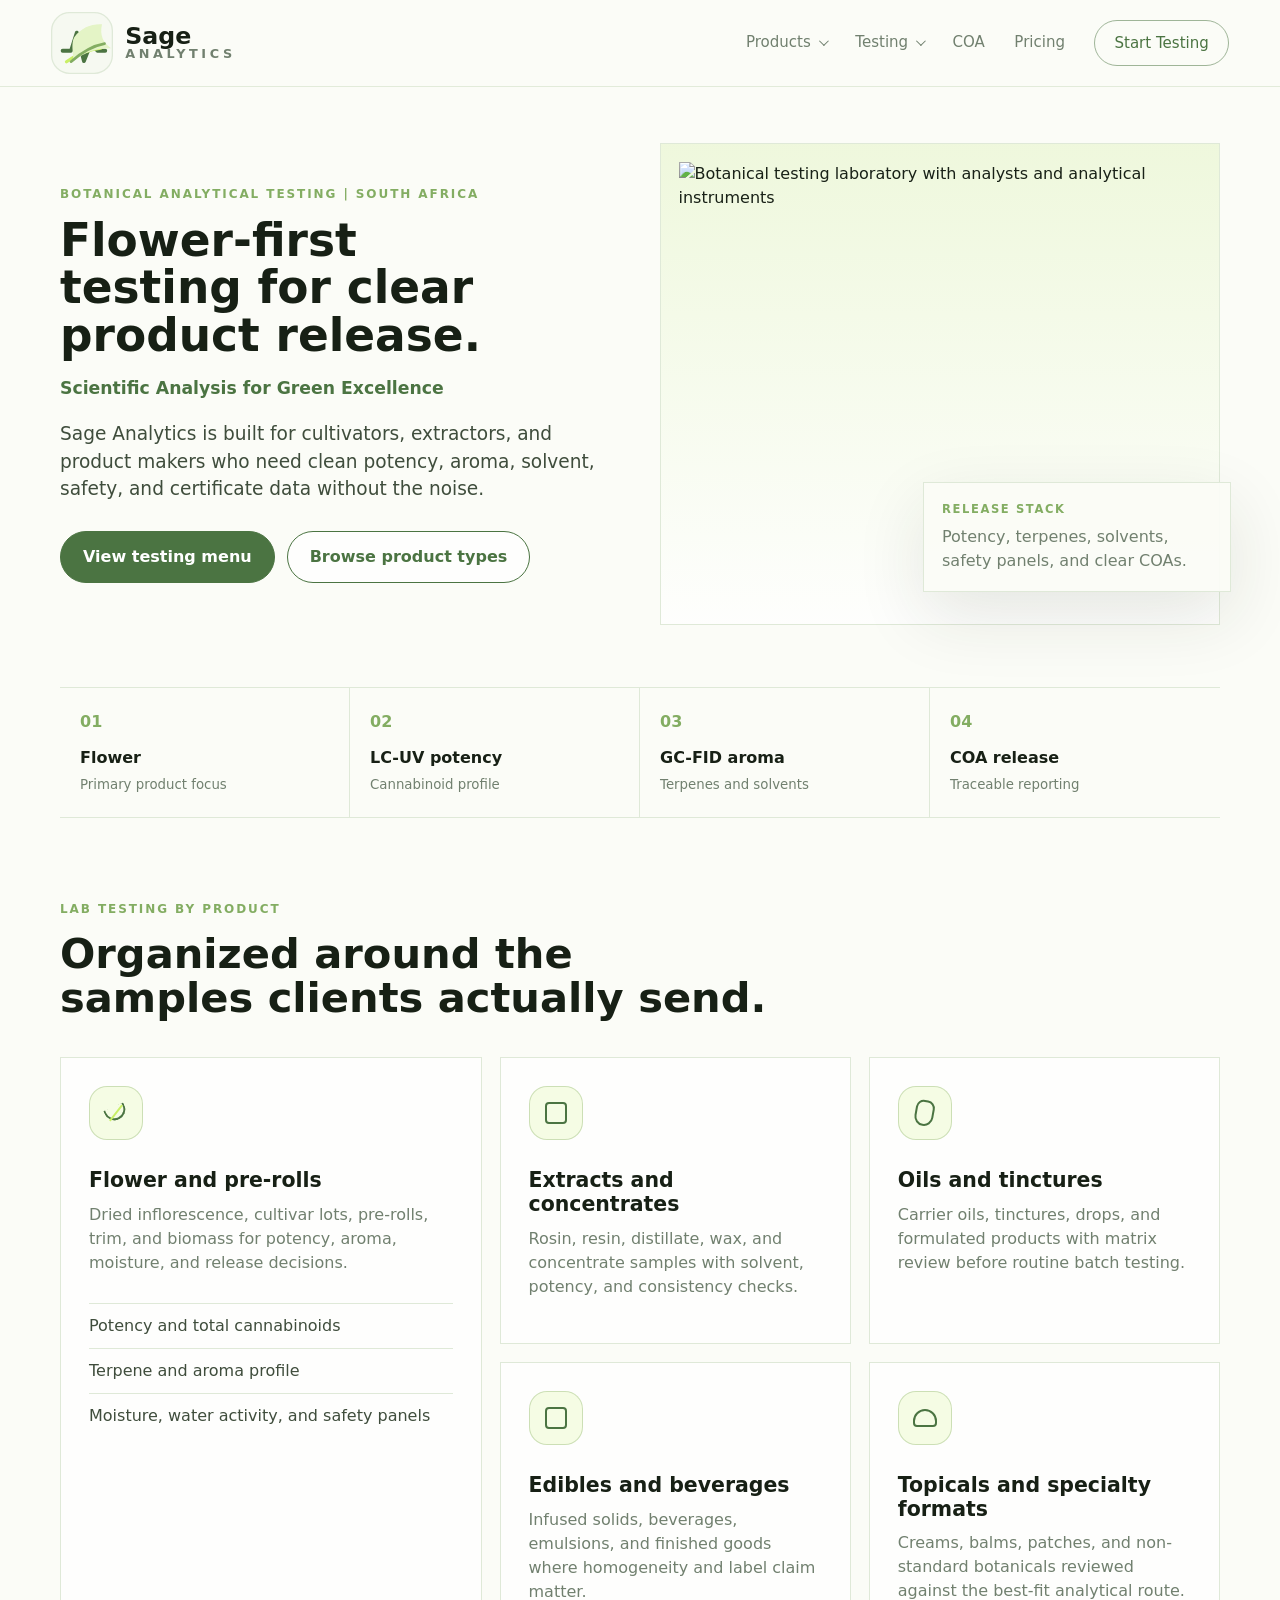
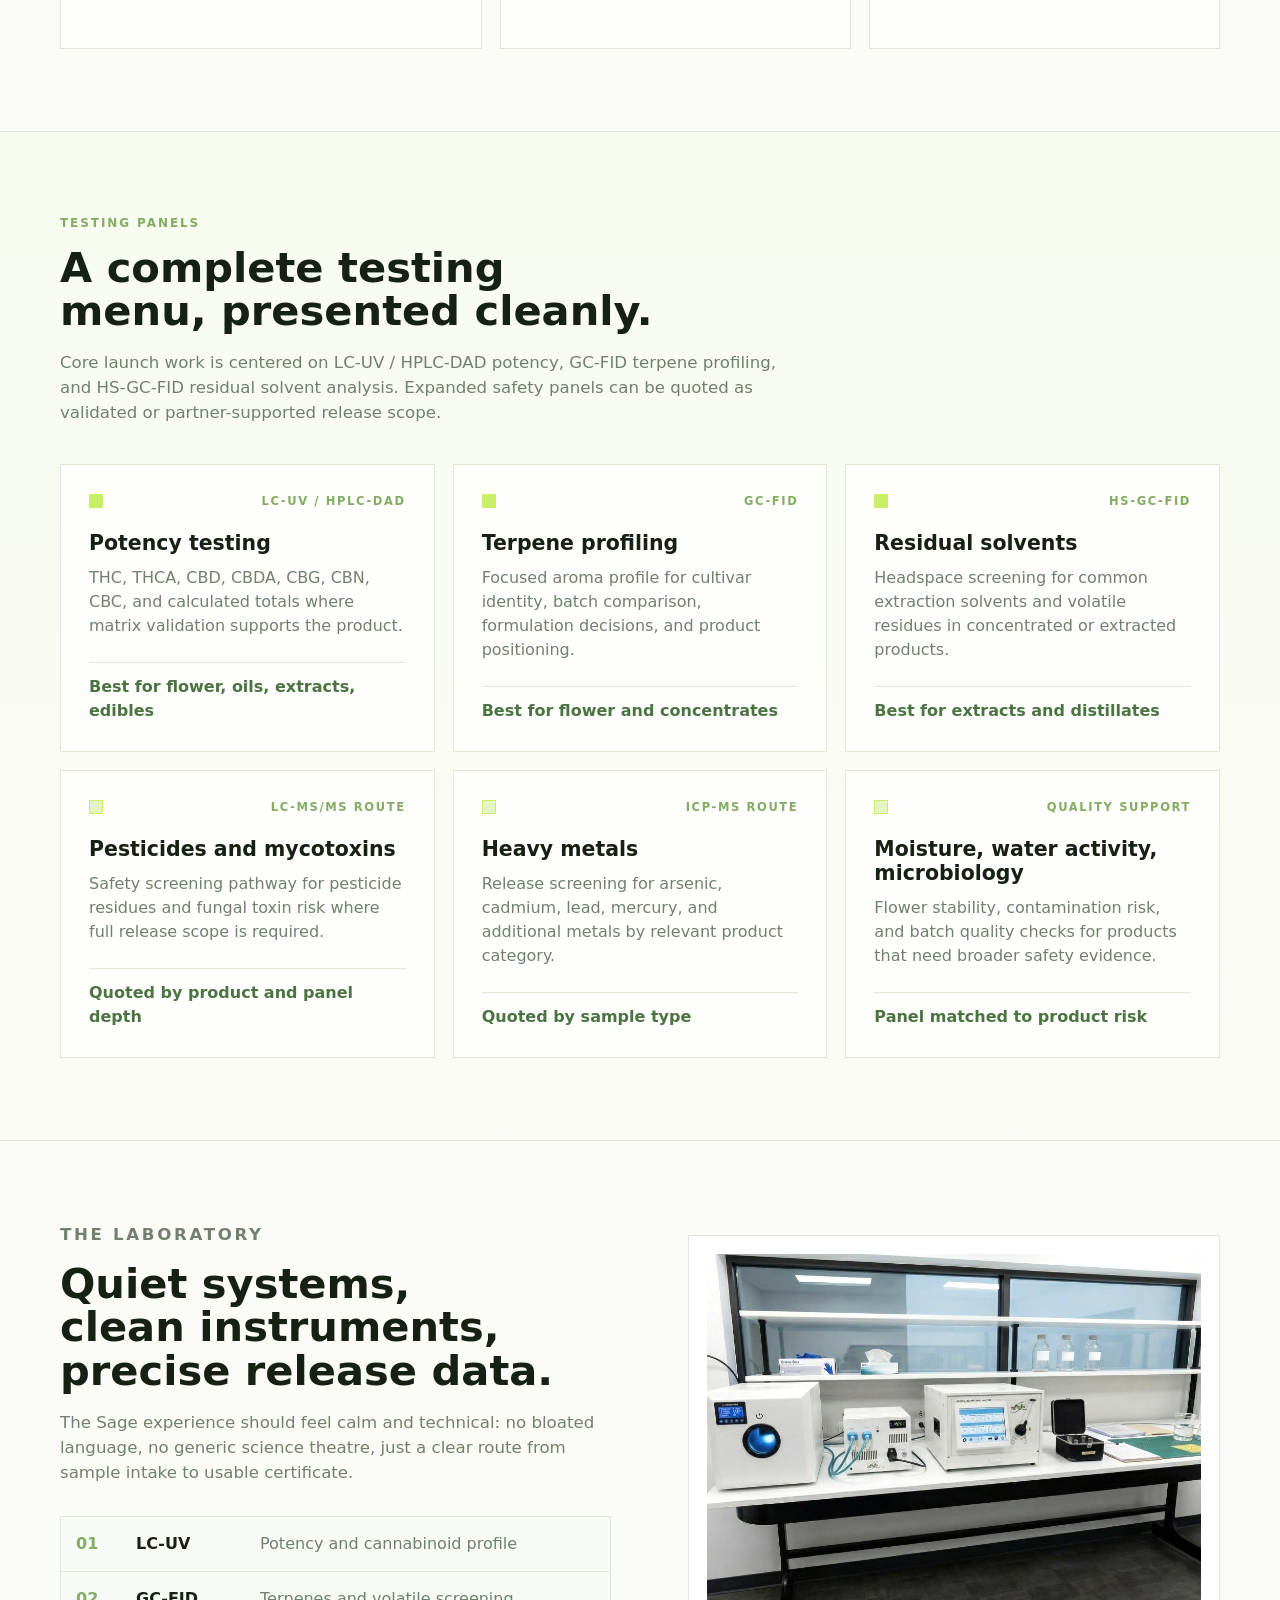
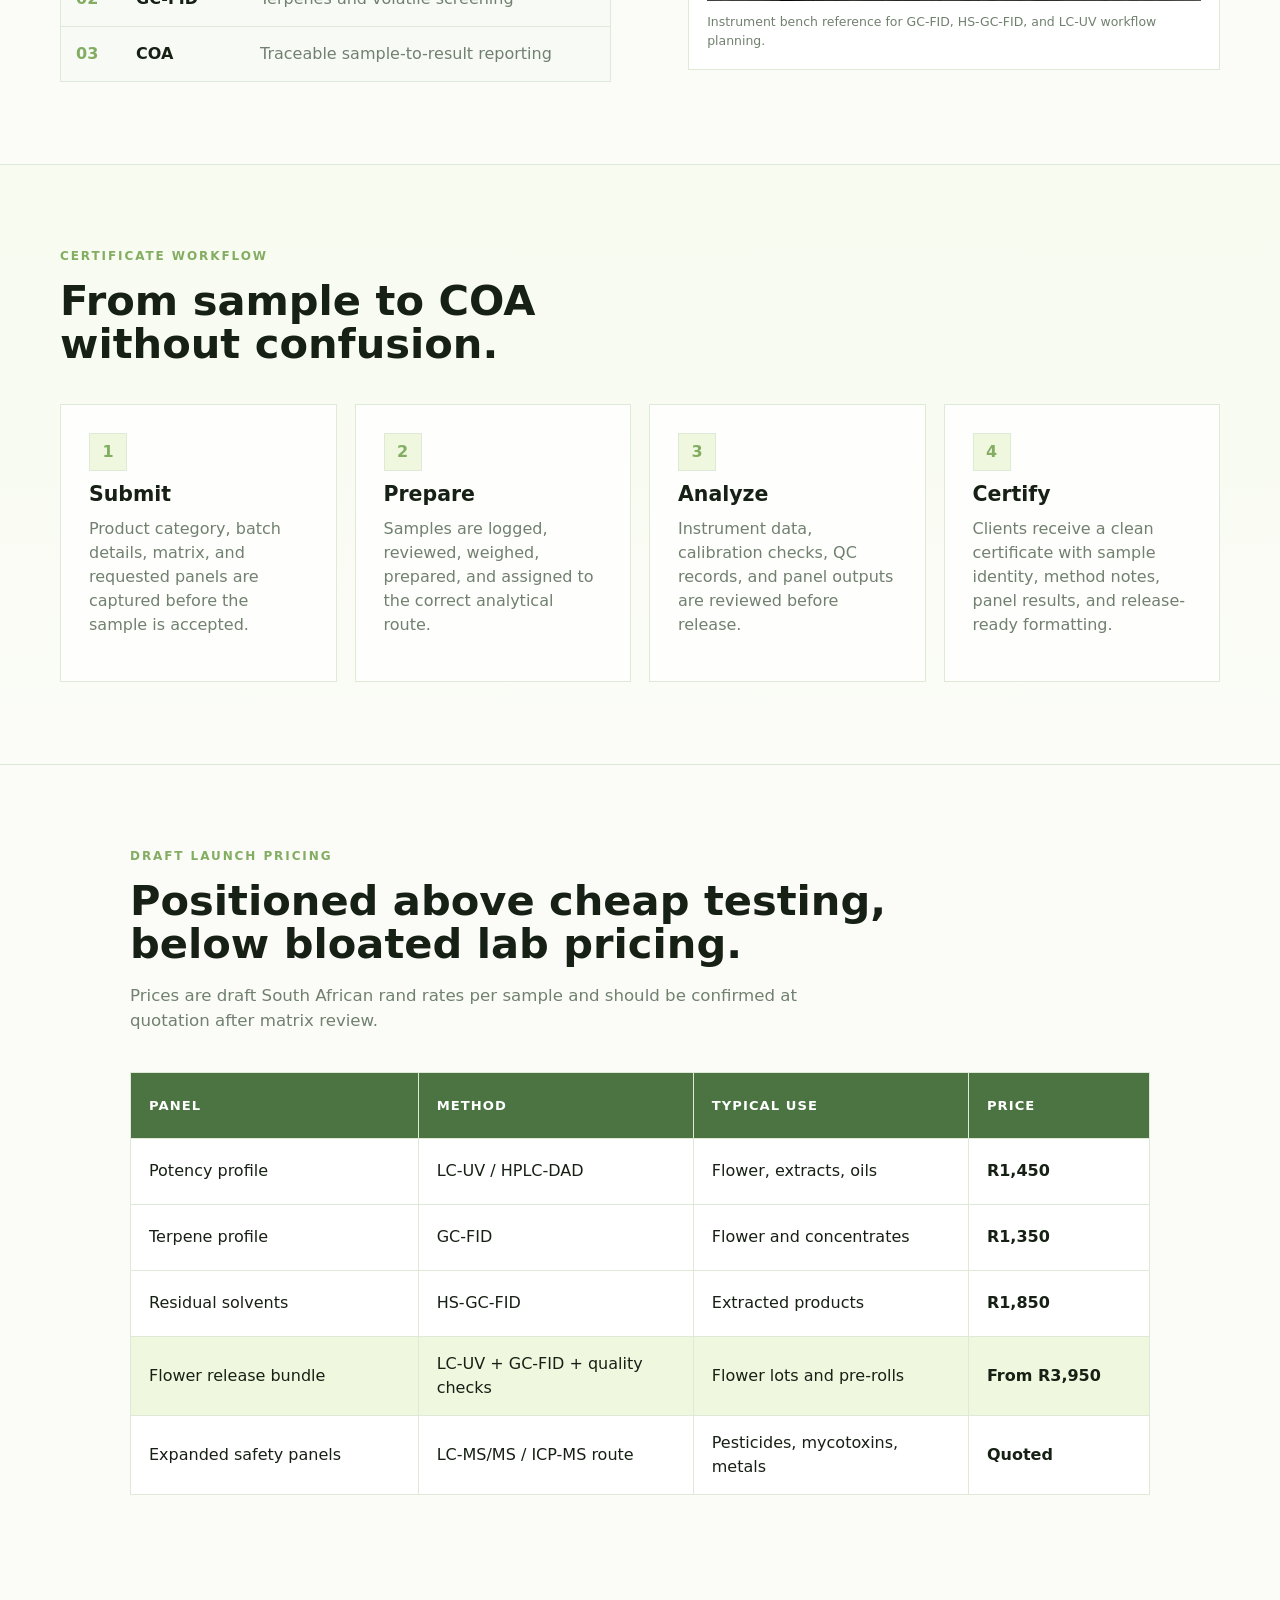
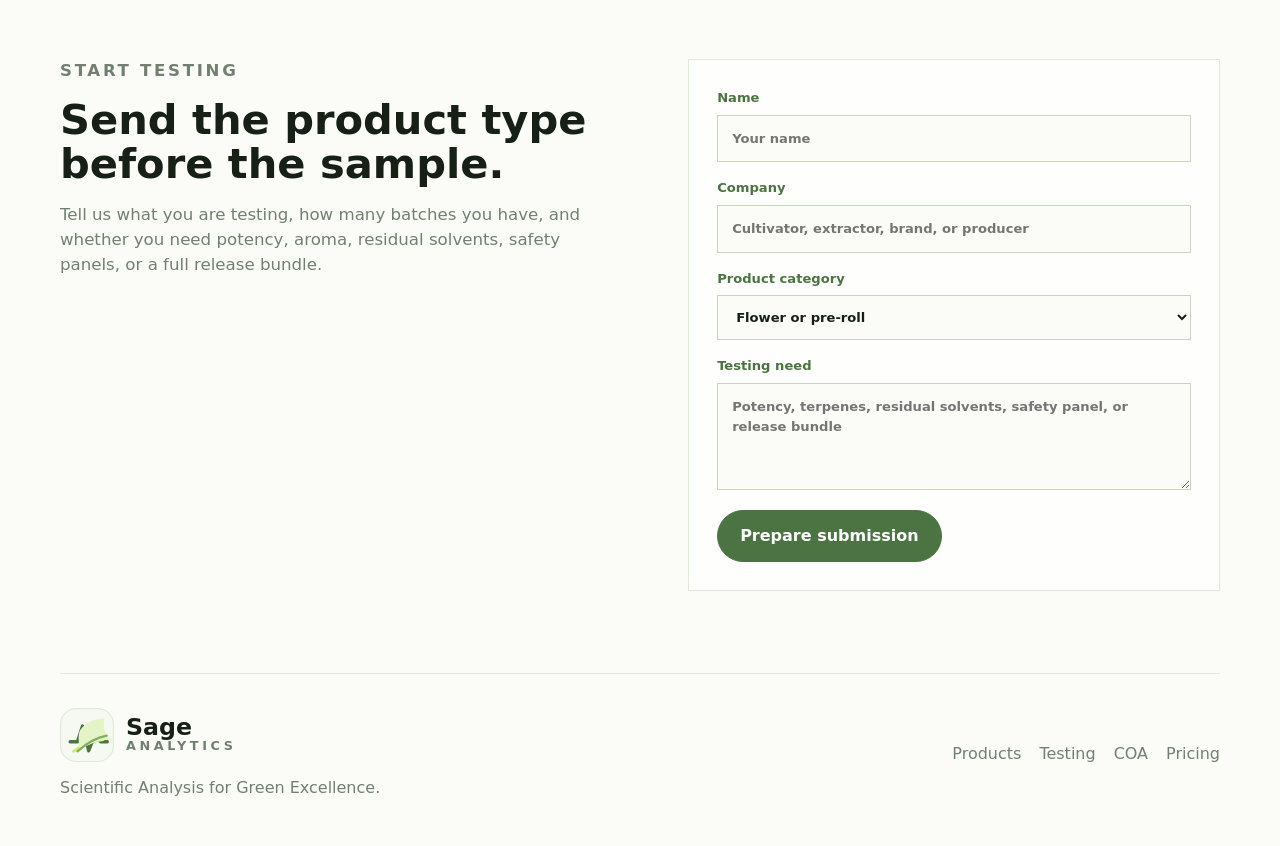
==== docs/index.html @ feac90b3 "Add files via upload" ====
<!doctype html>
<html lang="en">
  <head>
    <meta charset="utf-8" />
    <meta name="viewport" content="width=device-width, initial-scale=1" />
    <title>Sage Analytics | Botanical and Cannabis Testing Laboratory</title>
    <meta
      name="description"
      content="Sage Analytics is a botanical and cannabis analytical testing laboratory focused on flower, extracts, oils, infused products, potency, terpene, residual solvent, and release testing."
    />
    <link rel="preload" href="assets/labref2.png?v=acs-fresh-v22" as="image" />
    <link rel="stylesheet" href="styles.css?v=acs-fresh-v22" />
  </head>
  <body>
    <header class="site-header">
      <a class="brand" href="#top" aria-label="Sage Analytics home">
        <span class="brand-mark" aria-hidden="true">
          <svg viewBox="0 0 96 96" focusable="false">
            <rect x="1" y="1" width="94" height="94" rx="28"></rect>
            <path class="brand-mark__trace" d="M18 60H31L40 32L51 76L62 48L72 60H84"></path>
            <path class="brand-mark__stem" d="M24 77C41 65 57 58 77 56"></path>
            <path class="brand-mark__leaf" d="M36 39C47 24 63 18 79 19C75 36 81 48 93 56C70 56 52 62 35 76C34 62 31 48 36 39Z"></path>
            <path class="brand-mark__vein" d="M31 77C49 61 66 52 83 49"></path>
          </svg>
        </span>
        <span class="brand-type">
          <strong>Sage</strong>
          <small>Analytics</small>
        </span>
      </a>

      <nav class="main-nav" aria-label="Primary navigation">
        <div class="nav-item nav-item--mega">
          <button class="nav-trigger" type="button" aria-expanded="false">
            Products
            <span aria-hidden="true"></span>
          </button>
          <div class="mega-menu mega-menu--products" aria-label="Product testing menu">
            <section>
              <p>Flower first</p>
              <a href="#products"><span class="mini-icon mini-icon--flower"></span><strong>Flower</strong><small>Dried flower, cultivar checks, release lots</small></a>
              <a href="#products"><span class="mini-icon mini-icon--pre-roll"></span><strong>Pre-rolls</strong><small>Finished roll and batch verification</small></a>
              <a href="#products"><span class="mini-icon mini-icon--biomass"></span><strong>Biomass</strong><small>Harvest, trim, and production inputs</small></a>
            </section>
            <section>
              <p>Manufactured</p>
              <a href="#products"><span class="mini-icon mini-icon--extract"></span><strong>Extracts</strong><small>Rosin, resin, distillate, concentrates</small></a>
              <a href="#products"><span class="mini-icon mini-icon--oil"></span><strong>Oils</strong><small>Tinctures, carriers, and formulations</small></a>
              <a href="#products"><span class="mini-icon mini-icon--edible"></span><strong>Edibles</strong><small>Infused solids and product checks</small></a>
            </section>
            <section>
              <p>Special formats</p>
              <a href="#products"><span class="mini-icon mini-icon--drink"></span><strong>Beverages</strong><small>Infused drinks and emulsions</small></a>
              <a href="#products"><span class="mini-icon mini-icon--topical"></span><strong>Topicals</strong><small>Creams, balms, and patches</small></a>
              <a href="#contact"><span class="mini-icon mini-icon--custom"></span><strong>R&D samples</strong><small>Method review before routine testing</small></a>
            </section>
          </div>
        </div>
        <div class="nav-item nav-item--mega">
          <button class="nav-trigger" type="button" aria-expanded="false">
            Testing
            <span aria-hidden="true"></span>
          </button>
          <div class="mega-menu mega-menu--testing" aria-label="Testing panel menu">
            <section>
              <p>Core release</p>
              <a href="#panels"><span class="mini-icon mini-icon--potency"></span><strong>Potency</strong><small>LC-UV / HPLC-DAD cannabinoids</small></a>
              <a href="#panels"><span class="mini-icon mini-icon--terpene"></span><strong>Terpenes</strong><small>GC-FID aroma profile</small></a>
              <a href="#panels"><span class="mini-icon mini-icon--solvent"></span><strong>Residual solvents</strong><small>HS-GC-FID volatiles</small></a>
            </section>
            <section>
              <p>Safety scope</p>
              <a href="#panels"><span class="mini-icon mini-icon--pesticide"></span><strong>Pesticides & mycotoxins</strong><small>LC-MS/MS screening route</small></a>
              <a href="#panels"><span class="mini-icon mini-icon--metal"></span><strong>Heavy metals</strong><small>ICP-MS release panel</small></a>
              <a href="#panels"><span class="mini-icon mini-icon--micro"></span><strong>Microbiology</strong><small>Risk panel by product type</small></a>
            </section>
            <section>
              <p>Quality data</p>
              <a href="#panels"><span class="mini-icon mini-icon--water"></span><strong>Moisture & water activity</strong><small>Flower stability data</small></a>
              <a href="#panels"><span class="mini-icon mini-icon--stability"></span><strong>Shelf life</strong><small>Stability and repeat checks</small></a>
              <a href="#coa"><span class="mini-icon mini-icon--coa"></span><strong>COA support</strong><small>Submission to certificate</small></a>
            </section>
          </div>
        </div>
        <a href="#coa">COA</a>
        <a href="#pricing">Pricing</a>
        <a class="nav-cta" href="#contact">Start Testing</a>
      </nav>
    </header>

    <main id="top">
      <section class="hero">
        <div class="hero-copy">
          <p class="eyebrow">Botanical analytical testing | South Africa</p>
          <h1>Flower-first testing for clear product release.</h1>
          <p class="brand-line">Scientific Analysis for Green Excellence</p>
          <p class="hero-lead">
            Sage Analytics is built for cultivators, extractors, and product makers who need clean potency, aroma, solvent, safety, and certificate data without the noise.
          </p>
          <div class="hero-actions">
            <a class="button button--solid" href="#panels">View testing menu</a>
            <a class="button button--ghost" href="#products">Browse product types</a>
          </div>
        </div>
        <figure class="hero-visual">
          <img src="assets/labref2.png?v=acs-fresh-v22" alt="Botanical testing laboratory with analysts and analytical instruments" />
          <figcaption>
            <span>Release stack</span>
            Potency, terpenes, solvents, safety panels, and clear COAs.
          </figcaption>
        </figure>
      </section>

      <section class="quick-menu" aria-label="Testing highlights">
        <a href="#products"><span>01</span><strong>Flower</strong><small>Primary product focus</small></a>
        <a href="#panels"><span>02</span><strong>LC-UV potency</strong><small>Cannabinoid profile</small></a>
        <a href="#panels"><span>03</span><strong>GC-FID aroma</strong><small>Terpenes and solvents</small></a>
        <a href="#coa"><span>04</span><strong>COA release</strong><small>Traceable reporting</small></a>
      </section>

      <section id="products" class="section product-section">
        <div class="section-kicker">
          <p class="eyebrow">Lab testing by product</p>
          <h2>Organized around the samples clients actually send.</h2>
        </div>
        <div class="product-grid">
          <article class="product-card product-card--feature">
            <span class="product-icon product-icon--flower"></span>
            <h3>Flower and pre-rolls</h3>
            <p>Dried inflorescence, cultivar lots, pre-rolls, trim, and biomass for potency, aroma, moisture, and release decisions.</p>
            <ul>
              <li>Potency and total cannabinoids</li>
              <li>Terpene and aroma profile</li>
              <li>Moisture, water activity, and safety panels</li>
            </ul>
          </article>
          <article class="product-card">
            <span class="product-icon product-icon--extract"></span>
            <h3>Extracts and concentrates</h3>
            <p>Rosin, resin, distillate, wax, and concentrate samples with solvent, potency, and consistency checks.</p>
          </article>
          <article class="product-card">
            <span class="product-icon product-icon--oil"></span>
            <h3>Oils and tinctures</h3>
            <p>Carrier oils, tinctures, drops, and formulated products with matrix review before routine batch testing.</p>
          </article>
          <article class="product-card">
            <span class="product-icon product-icon--edible"></span>
            <h3>Edibles and beverages</h3>
            <p>Infused solids, beverages, emulsions, and finished goods where homogeneity and label claim matter.</p>
          </article>
          <article class="product-card">
            <span class="product-icon product-icon--topical"></span>
            <h3>Topicals and specialty formats</h3>
            <p>Creams, balms, patches, and non-standard botanicals reviewed against the best-fit analytical route.</p>
          </article>
        </div>
      </section>

      <section id="panels" class="section section--tint">
        <div class="section-kicker section-kicker--wide">
          <p class="eyebrow">Testing panels</p>
          <h2>A complete testing menu, presented cleanly.</h2>
          <p>Core launch work is centered on LC-UV / HPLC-DAD potency, GC-FID terpene profiling, and HS-GC-FID residual solvent analysis. Expanded safety panels can be quoted as validated or partner-supported release scope.</p>
        </div>
        <div class="panel-grid">
          <article class="panel-card">
            <div><span class="panel-dot"></span><p>LC-UV / HPLC-DAD</p></div>
            <h3>Potency testing</h3>
            <p>THC, THCA, CBD, CBDA, CBG, CBN, CBC, and calculated totals where matrix validation supports the product.</p>
            <strong>Best for flower, oils, extracts, edibles</strong>
          </article>
          <article class="panel-card">
            <div><span class="panel-dot"></span><p>GC-FID</p></div>
            <h3>Terpene profiling</h3>
            <p>Focused aroma profile for cultivar identity, batch comparison, formulation decisions, and product positioning.</p>
            <strong>Best for flower and concentrates</strong>
          </article>
          <article class="panel-card">
            <div><span class="panel-dot"></span><p>HS-GC-FID</p></div>
            <h3>Residual solvents</h3>
            <p>Headspace screening for common extraction solvents and volatile residues in concentrated or extracted products.</p>
            <strong>Best for extracts and distillates</strong>
          </article>
          <article class="panel-card">
            <div><span class="panel-dot panel-dot--soft"></span><p>LC-MS/MS route</p></div>
            <h3>Pesticides and mycotoxins</h3>
            <p>Safety screening pathway for pesticide residues and fungal toxin risk where full release scope is required.</p>
            <strong>Quoted by product and panel depth</strong>
          </article>
          <article class="panel-card">
            <div><span class="panel-dot panel-dot--soft"></span><p>ICP-MS route</p></div>
            <h3>Heavy metals</h3>
            <p>Release screening for arsenic, cadmium, lead, mercury, and additional metals by relevant product category.</p>
            <strong>Quoted by sample type</strong>
          </article>
          <article class="panel-card">
            <div><span class="panel-dot panel-dot--soft"></span><p>Quality support</p></div>
            <h3>Moisture, water activity, microbiology</h3>
            <p>Flower stability, contamination risk, and batch quality checks for products that need broader safety evidence.</p>
            <strong>Panel matched to product risk</strong>
          </article>
        </div>
      </section>

      <section class="section lab-section">
        <div class="lab-copy">
          <p class="eyebrow">The laboratory</p>
          <h2>Quiet systems, clean instruments, precise release data.</h2>
          <p>
            The Sage experience should feel calm and technical: no bloated language, no generic science theatre, just a clear route from sample intake to usable certificate.
          </p>
          <div class="lab-metrics" aria-label="Laboratory methods">
            <div><span>01</span><strong>LC-UV</strong><p>Potency and cannabinoid profile</p></div>
            <div><span>02</span><strong>GC-FID</strong><p>Terpenes and volatile screening</p></div>
            <div><span>03</span><strong>COA</strong><p>Traceable sample-to-result reporting</p></div>
          </div>
        </div>
        <figure class="lab-image">
          <img src="assets/nira-lab-bench.jpeg?v=acs-fresh-v22" alt="Clean laboratory bench with analytical instruments" />
          <figcaption>Instrument bench reference for GC-FID, HS-GC-FID, and LC-UV workflow planning.</figcaption>
        </figure>
      </section>

      <section id="coa" class="section section--tint">
        <div class="section-kicker">
          <p class="eyebrow">Certificate workflow</p>
          <h2>From sample to COA without confusion.</h2>
        </div>
        <div class="workflow-grid">
          <article><span>1</span><h3>Submit</h3><p>Product category, batch details, matrix, and requested panels are captured before the sample is accepted.</p></article>
          <article><span>2</span><h3>Prepare</h3><p>Samples are logged, reviewed, weighed, prepared, and assigned to the correct analytical route.</p></article>
          <article><span>3</span><h3>Analyze</h3><p>Instrument data, calibration checks, QC records, and panel outputs are reviewed before release.</p></article>
          <article><span>4</span><h3>Certify</h3><p>Clients receive a clean certificate with sample identity, method notes, panel results, and release-ready formatting.</p></article>
        </div>
      </section>

      <section id="pricing" class="section pricing-section">
        <div class="section-kicker section-kicker--wide">
          <p class="eyebrow">Draft launch pricing</p>
          <h2>Positioned above cheap testing, below bloated lab pricing.</h2>
          <p>Prices are draft South African rand rates per sample and should be confirmed at quotation after matrix review.</p>
        </div>
        <div class="price-table" role="table" aria-label="Sage Analytics pricing">
          <div class="price-row price-row--head" role="row">
            <span role="columnheader">Panel</span>
            <span role="columnheader">Method</span>
            <span role="columnheader">Typical use</span>
            <span role="columnheader">Price</span>
          </div>
          <div class="price-row" role="row"><span role="cell">Potency profile</span><span role="cell">LC-UV / HPLC-DAD</span><span role="cell">Flower, extracts, oils</span><span role="cell">R1,450</span></div>
          <div class="price-row" role="row"><span role="cell">Terpene profile</span><span role="cell">GC-FID</span><span role="cell">Flower and concentrates</span><span role="cell">R1,350</span></div>
          <div class="price-row" role="row"><span role="cell">Residual solvents</span><span role="cell">HS-GC-FID</span><span role="cell">Extracted products</span><span role="cell">R1,850</span></div>
          <div class="price-row price-row--highlight" role="row"><span role="cell">Flower release bundle</span><span role="cell">LC-UV + GC-FID + quality checks</span><span role="cell">Flower lots and pre-rolls</span><span role="cell">From R3,950</span></div>
          <div class="price-row" role="row"><span role="cell">Expanded safety panels</span><span role="cell">LC-MS/MS / ICP-MS route</span><span role="cell">Pesticides, mycotoxins, metals</span><span role="cell">Quoted</span></div>
        </div>
      </section>

      <section id="contact" class="section contact-section">
        <div>
          <p class="eyebrow">Start testing</p>
          <h2>Send the product type before the sample.</h2>
          <p>Tell us what you are testing, how many batches you have, and whether you need potency, aroma, residual solvents, safety panels, or a full release bundle.</p>
        </div>
        <form class="contact-form">
          <label>Name<input type="text" name="name" placeholder="Your name" /></label>
          <label>Company<input type="text" name="company" placeholder="Cultivator, extractor, brand, or producer" /></label>
          <label>Product category<select name="category"><option>Flower or pre-roll</option><option>Extract or concentrate</option><option>Oil or tincture</option><option>Edible or beverage</option><option>Topical or specialty product</option></select></label>
          <label>Testing need<textarea name="message" rows="4" placeholder="Potency, terpenes, residual solvents, safety panel, or release bundle"></textarea></label>
          <button type="button">Prepare submission</button>
        </form>
      </section>
    </main>

    <footer class="site-footer">
      <div>
        <a class="brand brand--footer" href="#top" aria-label="Sage Analytics home">
          <span class="brand-mark" aria-hidden="true">
            <svg viewBox="0 0 96 96" focusable="false">
              <rect x="1" y="1" width="94" height="94" rx="28"></rect>
              <path class="brand-mark__trace" d="M18 60H31L40 32L51 76L62 48L72 60H84"></path>
              <path class="brand-mark__stem" d="M24 77C41 65 57 58 77 56"></path>
              <path class="brand-mark__leaf" d="M36 39C47 24 63 18 79 19C75 36 81 48 93 56C70 56 52 62 35 76C34 62 31 48 36 39Z"></path>
              <path class="brand-mark__vein" d="M31 77C49 61 66 52 83 49"></path>
            </svg>
          </span>
          <span class="brand-type">
            <strong>Sage</strong>
            <small>Analytics</small>
          </span>
        </a>
        <p>Scientific Analysis for Green Excellence.</p>
      </div>
      <nav aria-label="Footer navigation">
        <a href="#products">Products</a>
        <a href="#panels">Testing</a>
        <a href="#coa">COA</a>
        <a href="#pricing">Pricing</a>
      </nav>
    </footer>

    <script>
      document.querySelectorAll(".nav-item--mega").forEach((item) => {
        const trigger = item.querySelector(".nav-trigger");
        if (!trigger) return;

        trigger.addEventListener("click", () => {
          const open = item.classList.toggle("is-open");
          trigger.setAttribute("aria-expanded", String(open));
        });
      });

      document.addEventListener("click", (event) => {
        document.querySelectorAll(".nav-item--mega").forEach((item) => {
          if (!item.contains(event.target)) {
            item.classList.remove("is-open");
            const trigger = item.querySelector(".nav-trigger");
            if (trigger) trigger.setAttribute("aria-expanded", "false");
          }
        });
      });

      document.querySelectorAll(".mega-menu a").forEach((link) => {
        link.addEventListener("click", () => {
          document.querySelectorAll(".nav-item--mega").forEach((item) => {
            item.classList.remove("is-open");
            const trigger = item.querySelector(".nav-trigger");
            if (trigger) trigger.setAttribute("aria-expanded", "false");
          });
        });
      });
    </script>
  </body>
</html>
---- docs/styles.css ----
:root {
  --ink: #172015;
  --text: #3f4d3c;
  --muted: #71806f;
  --line: #dfe9d8;
  --line-strong: #c6d8b9;
  --paper: #fbfcf7;
  --white: #ffffff;
  --sage-25: #f7fbef;
  --sage-50: #eff8df;
  --sage-100: #e4f4c6;
  --lime: #c9ef66;
  --sage: #83ad62;
  --deep: #4b7442;
  --shadow: 0 24px 70px rgba(34, 48, 27, 0.11);
  --max: 1160px;
  color-scheme: light;
}

* {
  box-sizing: border-box;
}

html {
  scroll-behavior: smooth;
  scroll-padding-top: 104px;
}

body {
  margin: 0;
  background: var(--paper);
  color: var(--ink);
  font-family: Inter, ui-sans-serif, system-ui, -apple-system, BlinkMacSystemFont, "Segoe UI", sans-serif;
  line-height: 1.5;
}

img {
  display: block;
  max-width: 100%;
}

a {
  color: inherit;
  text-decoration: none;
}

button,
input,
select,
textarea {
  font: inherit;
}

.site-header {
  position: sticky;
  top: 0;
  z-index: 40;
  display: flex;
  min-height: 78px;
  align-items: center;
  justify-content: space-between;
  padding: 12px clamp(20px, 4vw, 54px);
  background: rgba(251, 252, 247, 0.92);
  border-bottom: 1px solid rgba(223, 233, 216, 0.9);
  backdrop-filter: blur(22px);
}

.brand {
  display: inline-flex;
  align-items: center;
  gap: 12px;
}

.brand--footer {
  margin-bottom: 14px;
}

.brand-mark {
  display: inline-flex;
  width: 62px;
  height: 62px;
  flex: 0 0 auto;
}

.brand--footer .brand-mark {
  width: 54px;
  height: 54px;
}

.brand-mark svg {
  width: 100%;
  height: 100%;
}

.brand-mark rect {
  fill: #f6f9f1;
  stroke: var(--line);
  stroke-width: 2;
}

.brand-mark__trace {
  fill: none;
  stroke: var(--deep);
  stroke-width: 6;
  stroke-linecap: round;
  stroke-linejoin: round;
}

.brand-mark__stem {
  fill: none;
  stroke: var(--lime);
  stroke-width: 5;
  stroke-linecap: round;
}

.brand-mark__leaf {
  fill: var(--sage-100);
}

.brand-mark__vein {
  fill: none;
  stroke: var(--sage);
  stroke-width: 4;
  stroke-linecap: round;
}

.brand-type {
  display: grid;
  line-height: 1;
}

.brand-type strong {
  color: var(--ink);
  font-size: 1.48rem;
  font-weight: 780;
}

.brand-type small {
  color: var(--muted);
  font-size: 0.8rem;
  font-weight: 640;
  letter-spacing: 0.28em;
  text-transform: uppercase;
}

.main-nav {
  display: flex;
  align-items: center;
  gap: clamp(16px, 2.3vw, 32px);
  color: var(--muted);
  font-size: 0.94rem;
}

.main-nav > a,
.nav-trigger {
  border: 0;
  border-bottom: 1px solid transparent;
  background: transparent;
  color: inherit;
  padding: 10px 0;
  cursor: pointer;
}

.main-nav > a:hover,
.nav-trigger:hover {
  color: var(--ink);
  border-color: var(--lime);
}

.nav-cta {
  border: 1px solid rgba(75, 116, 66, 0.52) !important;
  border-radius: 999px;
  color: var(--deep) !important;
  padding: 11px 19px !important;
}

.nav-item {
  position: relative;
}

.nav-trigger {
  display: inline-flex;
  align-items: center;
  gap: 8px;
}

.nav-trigger span {
  width: 7px;
  height: 7px;
  border-right: 1px solid currentColor;
  border-bottom: 1px solid currentColor;
  transform: rotate(45deg) translateY(-2px);
}

.mega-menu {
  position: absolute;
  top: calc(100% + 18px);
  right: -268px;
  display: grid;
  grid-template-columns: repeat(3, minmax(218px, 1fr));
  width: min(900px, calc(100vw - 40px));
  gap: 1px;
  visibility: hidden;
  opacity: 0;
  transform: translateY(8px);
  pointer-events: none;
  background: var(--line);
  border: 1px solid var(--line);
  box-shadow: var(--shadow);
  transition: opacity 160ms ease, transform 160ms ease, visibility 160ms ease;
}

.nav-item:hover .mega-menu,
.nav-item:focus-within .mega-menu,
.nav-item.is-open .mega-menu {
  visibility: visible;
  opacity: 1;
  transform: translateY(0);
  pointer-events: auto;
}

.mega-menu section {
  min-height: 286px;
  padding: 22px;
  background: rgba(251, 252, 247, 0.98);
}

.mega-menu p {
  margin: 0 0 14px;
  color: var(--deep);
  font-size: 0.72rem;
  font-weight: 780;
  letter-spacing: 0.14em;
  text-transform: uppercase;
}

.mega-menu a {
  display: grid;
  grid-template-columns: 36px 1fr;
  grid-template-rows: auto auto;
  gap: 11px;
  align-items: center;
  border-top: 1px solid var(--line);
  padding: 13px 0;
}

.mega-menu strong,
.mega-menu small {
  display: block;
}

.mega-menu strong {
  grid-column: 2;
  grid-row: 1;
  color: var(--ink);
  font-size: 0.94rem;
}

.mega-menu small {
  grid-column: 2;
  grid-row: 2;
  color: var(--muted);
  font-size: 0.78rem;
}

.mini-icon,
.product-icon {
  position: relative;
  display: inline-grid;
  place-items: center;
  border: 1px solid rgba(131, 173, 98, 0.36);
  background: rgba(201, 239, 102, 0.16);
}

.mini-icon {
  grid-column: 1;
  grid-row: 1 / span 2;
  width: 34px;
  height: 34px;
  border-radius: 50%;
}

.mini-icon::before,
.mini-icon::after,
.product-icon::before,
.product-icon::after {
  content: "";
  position: absolute;
}

.mini-icon--flower::before,
.mini-icon--biomass::before,
.mini-icon--terpene::before,
.product-icon--flower::before {
  width: 18px;
  height: 12px;
  border: 2px solid var(--deep);
  border-top: 0;
  border-radius: 0 0 18px 18px;
  transform: rotate(-24deg);
}

.mini-icon--flower::after,
.mini-icon--biomass::after,
.mini-icon--terpene::after,
.product-icon--flower::after {
  width: 2px;
  height: 20px;
  background: var(--lime);
  transform: rotate(38deg);
}

.mini-icon--pre-roll::before {
  width: 20px;
  height: 6px;
  border: 2px solid var(--deep);
  border-radius: 999px;
  transform: rotate(-24deg);
}

.mini-icon--extract::before,
.mini-icon--edible::before,
.product-icon--extract::before,
.product-icon--edible::before {
  width: 18px;
  height: 18px;
  border: 2px solid var(--deep);
  border-radius: 4px;
}

.mini-icon--oil::before,
.mini-icon--drink::before,
.mini-icon--solvent::before,
.product-icon--oil::before {
  width: 15px;
  height: 22px;
  border: 2px solid var(--deep);
  border-radius: 10px 10px 12px 12px;
  transform: rotate(10deg);
}

.mini-icon--topical::before,
.product-icon--topical::before {
  width: 20px;
  height: 14px;
  border: 2px solid var(--deep);
  border-radius: 12px 12px 4px 4px;
}

.mini-icon--custom::before,
.mini-icon--coa::before {
  width: 16px;
  height: 20px;
  border: 2px solid var(--deep);
  border-radius: 3px;
}

.mini-icon--potency::before {
  width: 15px;
  height: 18px;
  border: 2px solid var(--deep);
  border-radius: 3px 3px 7px 7px;
}

.mini-icon--pesticide::before,
.mini-icon--metal::before,
.mini-icon--micro::before,
.mini-icon--water::before,
.mini-icon--stability::before {
  width: 18px;
  height: 18px;
  border: 2px solid var(--deep);
  border-radius: 50%;
}

.section,
.hero,
.quick-menu,
.site-footer {
  width: min(var(--max), calc(100% - 40px));
  margin: 0 auto;
}

.hero {
  display: grid;
  grid-template-columns: minmax(0, 0.86fr) minmax(420px, 0.9fr);
  gap: clamp(36px, 5vw, 74px);
  align-items: center;
  padding: 56px 0 62px;
}

.eyebrow {
  margin: 0 0 14px;
  color: var(--sage);
  font-size: 0.75rem;
  font-weight: 800;
  letter-spacing: 0.16em;
  text-transform: uppercase;
}

h1,
h2,
h3,
p {
  margin-top: 0;
}

h1 {
  max-width: 610px;
  margin-bottom: 16px;
  font-size: clamp(2.35rem, 3.55vw, 3.38rem);
  line-height: 1.05;
  letter-spacing: 0;
  text-wrap: balance;
}

h2 {
  max-width: 810px;
  margin-bottom: 18px;
  font-size: clamp(2rem, 3.25vw, 3.2rem);
  line-height: 1.05;
  letter-spacing: 0;
  text-wrap: balance;
}

h3 {
  margin-bottom: 10px;
  font-size: clamp(1.1rem, 1.6vw, 1.32rem);
  line-height: 1.16;
}

.brand-line {
  margin-bottom: 18px;
  color: var(--deep);
  font-size: clamp(1.02rem, 1.35vw, 1.18rem);
  font-weight: 600;
}

.hero-lead {
  max-width: 620px;
  margin-bottom: 28px;
  color: var(--text);
  font-size: clamp(1.04rem, 1.45vw, 1.18rem);
}

.hero-actions {
  display: flex;
  flex-wrap: wrap;
  gap: 12px;
}

.button,
.contact-form button {
  display: inline-flex;
  min-height: 50px;
  align-items: center;
  justify-content: center;
  border: 1px solid var(--deep);
  border-radius: 999px;
  padding: 13px 22px;
  font-weight: 760;
  cursor: pointer;
  transition: transform 160ms ease, background 160ms ease;
}

.button:hover,
.contact-form button:hover {
  transform: translateY(-1px);
}

.button--solid,
.contact-form button {
  background: var(--deep);
  color: var(--white);
}

.button--ghost {
  background: rgba(255, 255, 255, 0.72);
  color: var(--deep);
}

.hero-visual {
  position: relative;
  margin: 0;
  padding: 18px;
  background: linear-gradient(180deg, rgba(228, 244, 198, 0.54), rgba(255, 255, 255, 0.72));
  border: 1px solid var(--line);
}

.hero-visual img {
  width: 100%;
  height: 444px;
  object-fit: cover;
  object-position: center 52%;
  filter: saturate(0.88) brightness(1.04);
}

.hero-visual figcaption {
  position: absolute;
  right: -12px;
  bottom: 32px;
  width: min(308px, calc(100% - 28px));
  padding: 18px;
  background: rgba(251, 252, 247, 0.94);
  border: 1px solid var(--line);
  box-shadow: var(--shadow);
  color: var(--muted);
}

.hero-visual figcaption span {
  display: block;
  margin-bottom: 7px;
  color: var(--sage);
  font-size: 0.72rem;
  font-weight: 800;
  letter-spacing: 0.14em;
  text-transform: uppercase;
}

.quick-menu {
  display: grid;
  grid-template-columns: repeat(4, minmax(0, 1fr));
  border-top: 1px solid var(--line);
  border-bottom: 1px solid var(--line);
}

.quick-menu a {
  min-height: 118px;
  border-right: 1px solid var(--line);
  padding: 22px 20px;
}

.quick-menu a:last-child {
  border-right: 0;
}

.quick-menu span,
.workflow-grid span,
.lab-metrics span {
  display: block;
  margin-bottom: 12px;
  color: var(--sage);
  font-weight: 820;
}

.quick-menu strong,
.quick-menu small {
  display: block;
}

.quick-menu small {
  margin-top: 5px;
  color: var(--muted);
}

.section {
  padding: 82px 0;
}

.section-kicker {
  margin-bottom: 38px;
}

.section-kicker--wide p:not(.eyebrow),
.contact-section > div p,
.lab-copy > p {
  max-width: 720px;
  color: var(--muted);
  font-size: 1.04rem;
}

.section--tint {
  width: 100%;
  max-width: none;
  padding-inline: max(20px, calc((100vw - var(--max)) / 2));
  background: linear-gradient(180deg, rgba(247, 251, 239, 0.94), rgba(251, 252, 247, 0.88));
  border-top: 1px solid var(--line);
  border-bottom: 1px solid var(--line);
}

.product-grid,
.panel-grid,
.workflow-grid {
  display: grid;
  gap: 18px;
}

.product-grid {
  grid-template-columns: 1.2fr repeat(2, minmax(0, 1fr));
}

.panel-grid {
  grid-template-columns: repeat(3, minmax(0, 1fr));
}

.workflow-grid {
  grid-template-columns: repeat(4, minmax(0, 1fr));
}

.product-card,
.panel-card,
.workflow-grid article {
  min-height: 244px;
  background: rgba(255, 255, 255, 0.82);
  border: 1px solid var(--line);
  padding: 28px;
}

.product-card--feature {
  grid-row: span 2;
}

.product-card p,
.panel-card p,
.workflow-grid p {
  color: var(--muted);
}

.product-card ul {
  display: grid;
  gap: 10px;
  margin: 28px 0 0;
  padding: 0;
  color: var(--text);
  list-style: none;
}

.product-card li {
  border-top: 1px solid var(--line);
  padding-top: 10px;
}

.product-icon {
  width: 54px;
  height: 54px;
  margin-bottom: 22px;
  border-radius: 18px;
}

.panel-card div:first-child {
  display: flex;
  align-items: center;
  justify-content: space-between;
  gap: 14px;
  margin-bottom: 22px;
}

.panel-card div:first-child p {
  margin: 0;
  color: var(--sage);
  font-size: 0.72rem;
  font-weight: 800;
  letter-spacing: 0.14em;
  text-align: right;
  text-transform: uppercase;
}

.panel-dot {
  width: 14px;
  height: 14px;
  flex: 0 0 auto;
  background: var(--lime);
}

.panel-dot--soft {
  background: var(--sage-100);
  border: 1px solid var(--lime);
}

.panel-card strong {
  display: block;
  margin-top: 24px;
  border-top: 1px solid var(--line);
  padding-top: 12px;
  color: var(--deep);
}

.lab-section,
.contact-section {
  display: grid;
  grid-template-columns: minmax(0, 0.85fr) minmax(380px, 0.82fr);
  gap: clamp(36px, 6vw, 78px);
  align-items: center;
}

.lab-metrics {
  display: grid;
  gap: 1px;
  margin-top: 30px;
  background: var(--line);
  border: 1px solid var(--line);
}

.lab-metrics div {
  display: grid;
  grid-template-columns: 46px 110px 1fr;
  gap: 14px;
  align-items: center;
  background: rgba(255, 255, 255, 0.78);
  padding: 15px;
}

.lab-metrics span,
.lab-metrics p {
  margin: 0;
}

.lab-metrics p {
  color: var(--muted);
}

.lab-image {
  margin: 0;
  border: 1px solid var(--line);
  background: var(--white);
  padding: 18px;
}

.lab-image img {
  width: 100%;
  aspect-ratio: 1.42;
  object-fit: cover;
  object-position: center 48%;
  filter: saturate(0.8) brightness(1.07);
}

.lab-image figcaption {
  margin-top: 12px;
  color: var(--muted);
  font-size: 0.78rem;
}

.workflow-grid article span {
  display: inline-flex;
  width: 38px;
  height: 38px;
  align-items: center;
  justify-content: center;
  background: var(--sage-50);
  border: 1px solid var(--line);
}

.pricing-section {
  max-width: 1020px;
}

.price-table {
  overflow: hidden;
  border: 1px solid var(--line);
  background: var(--white);
}

.price-row {
  display: grid;
  grid-template-columns: 1.15fr 1.1fr 1.1fr 0.72fr;
  min-height: 66px;
  border-bottom: 1px solid var(--line);
}

.price-row:last-child {
  border-bottom: 0;
}

.price-row span {
  display: flex;
  align-items: center;
  border-right: 1px solid var(--line);
  padding: 15px 18px;
}

.price-row span:last-child {
  border-right: 0;
  font-weight: 800;
}

.price-row--head {
  background: var(--deep);
  color: var(--white);
  font-size: 0.82rem;
  font-weight: 800;
  letter-spacing: 0.08em;
  text-transform: uppercase;
}

.price-row--highlight {
  background: var(--sage-50);
}

.contact-section {
  align-items: start;
}

.contact-form {
  display: grid;
  gap: 16px;
  border: 1px solid var(--line);
  background: rgba(255, 255, 255, 0.82);
  padding: 28px;
}

.contact-form label {
  display: grid;
  gap: 7px;
  color: var(--deep);
  font-size: 0.82rem;
  font-weight: 760;
}

.contact-form input,
.contact-form select,
.contact-form textarea {
  width: 100%;
  border: 1px solid var(--line-strong);
  background: var(--paper);
  color: var(--ink);
  padding: 13px 14px;
  outline: 0;
}

.contact-form input:focus,
.contact-form select:focus,
.contact-form textarea:focus {
  border-color: var(--sage);
}

.contact-form button {
  width: fit-content;
  margin-top: 4px;
}

.site-footer {
  display: flex;
  align-items: center;
  justify-content: space-between;
  gap: 28px;
  border-top: 1px solid var(--line);
  padding: 34px 0 46px;
}

.site-footer p {
  margin: 0;
  color: var(--muted);
}

.site-footer nav {
  display: flex;
  flex-wrap: wrap;
  gap: 18px;
  color: var(--muted);
}

@media (max-width: 1020px) {
  .site-header {
    position: static;
    flex-direction: column;
    align-items: flex-start;
  }

  .main-nav {
    width: 100%;
    overflow-x: auto;
    padding-bottom: 4px;
  }

  .mega-menu {
    display: none;
  }

  .hero,
  .lab-section,
  .contact-section {
    grid-template-columns: 1fr;
  }

  .hero {
    padding-top: 42px;
  }

  .hero-visual img {
    height: 380px;
  }

  .product-grid,
  .panel-grid,
  .workflow-grid,
  .quick-menu {
    grid-template-columns: repeat(2, minmax(0, 1fr));
  }

  .product-card--feature {
    grid-row: span 1;
  }

  .price-row {
    grid-template-columns: 1fr;
  }

  .price-row--head {
    display: none;
  }

  .price-row span {
    border-right: 0;
    border-bottom: 1px solid var(--line);
  }

  .price-row span:last-child {
    border-bottom: 0;
  }
}

@media (max-width: 640px) {
  .section,
  .hero,
  .quick-menu,
  .site-footer {
    width: min(var(--max), calc(100% - 28px));
  }

  .section--tint {
    width: 100%;
  }

  .brand-mark {
    width: 54px;
    height: 54px;
  }

  .brand-type strong {
    font-size: 1.32rem;
  }

  .brand-type small {
    font-size: 0.72rem;
  }

  h1 {
    font-size: clamp(2.22rem, 10vw, 3rem);
  }

  h2 {
    font-size: clamp(1.92rem, 9.5vw, 2.75rem);
  }

  .hero-visual {
    padding: 14px;
  }

  .hero-visual img {
    height: 290px;
  }

  .hero-visual figcaption {
    position: static;
    width: 100%;
    margin-top: 14px;
  }

  .product-grid,
  .panel-grid,
  .workflow-grid,
  .quick-menu {
    grid-template-columns: 1fr;
  }

  .quick-menu a {
    border-right: 0;
    border-bottom: 1px solid var(--line);
  }

  .lab-metrics div {
    grid-template-columns: 44px 1fr;
  }

  .lab-metrics p {
    grid-column: 2;
  }

  .site-footer {
    align-items: flex-start;
    flex-direction: column;
  }
}
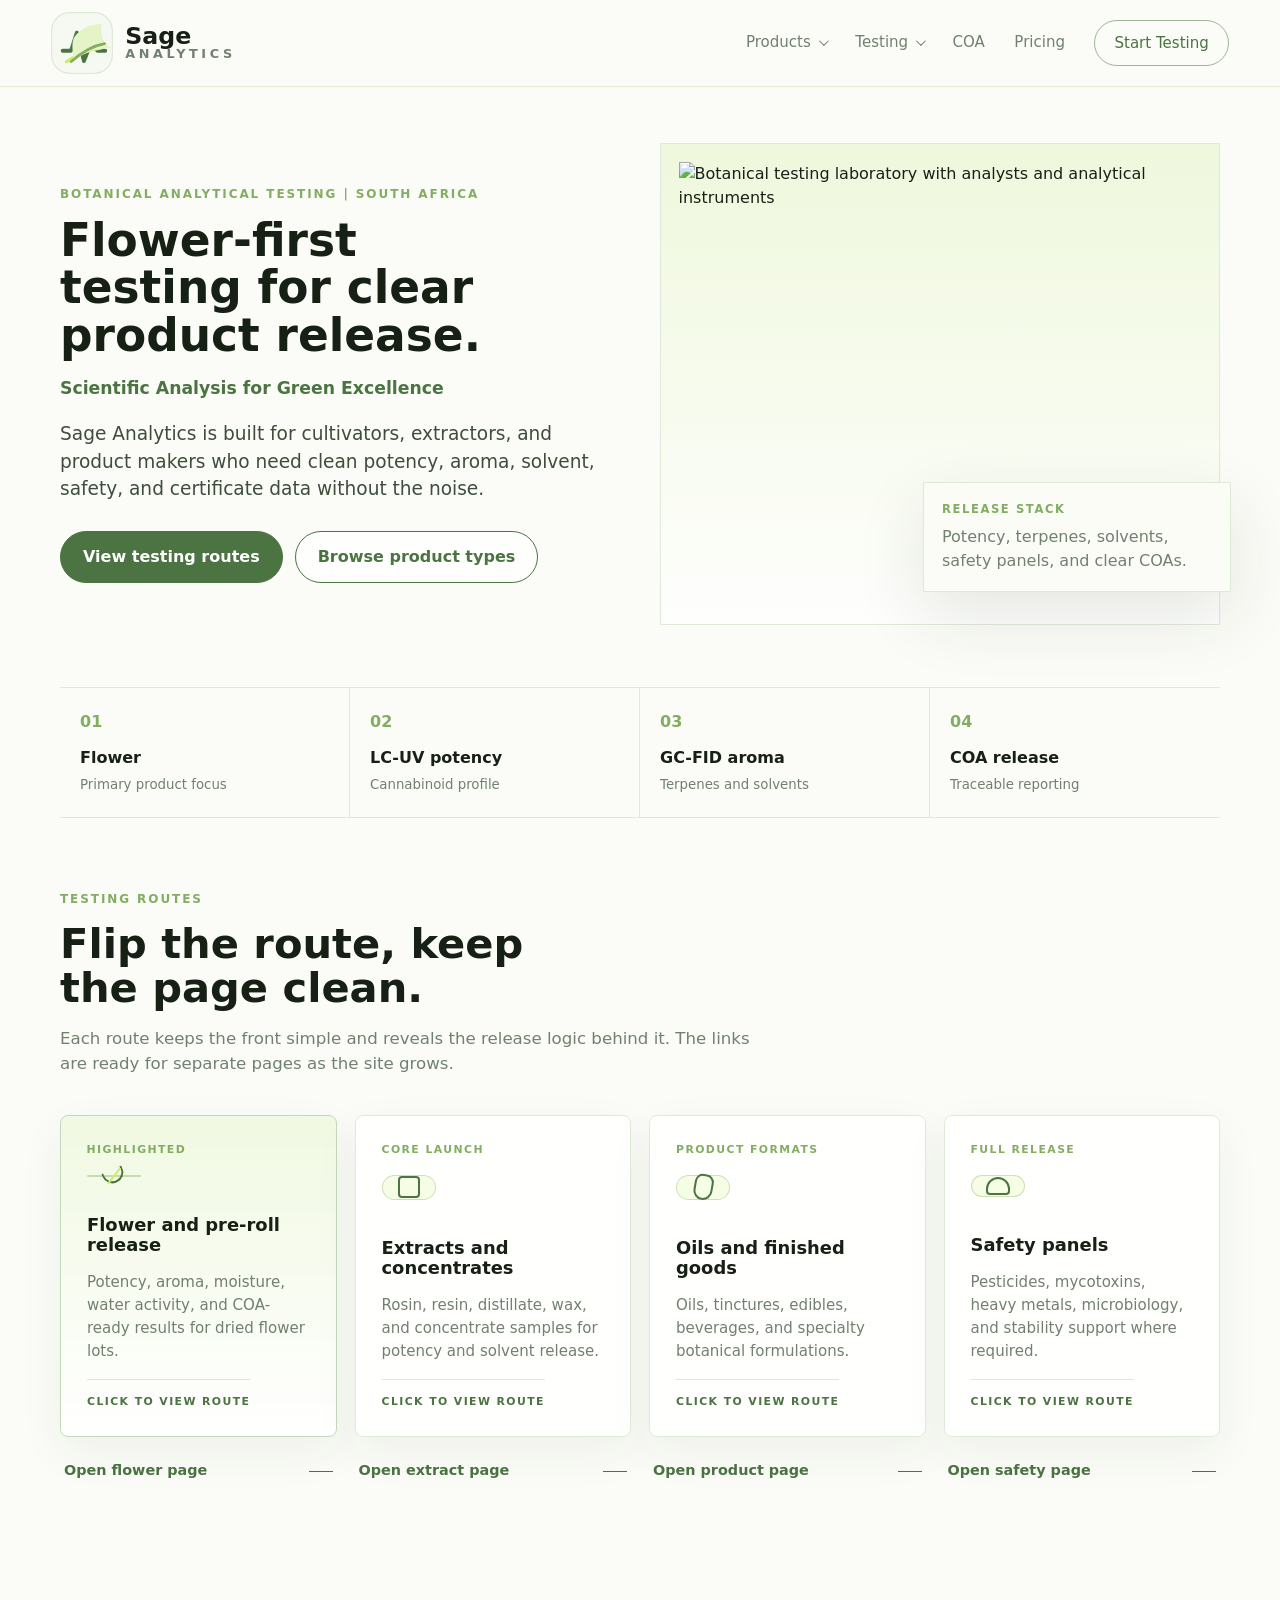
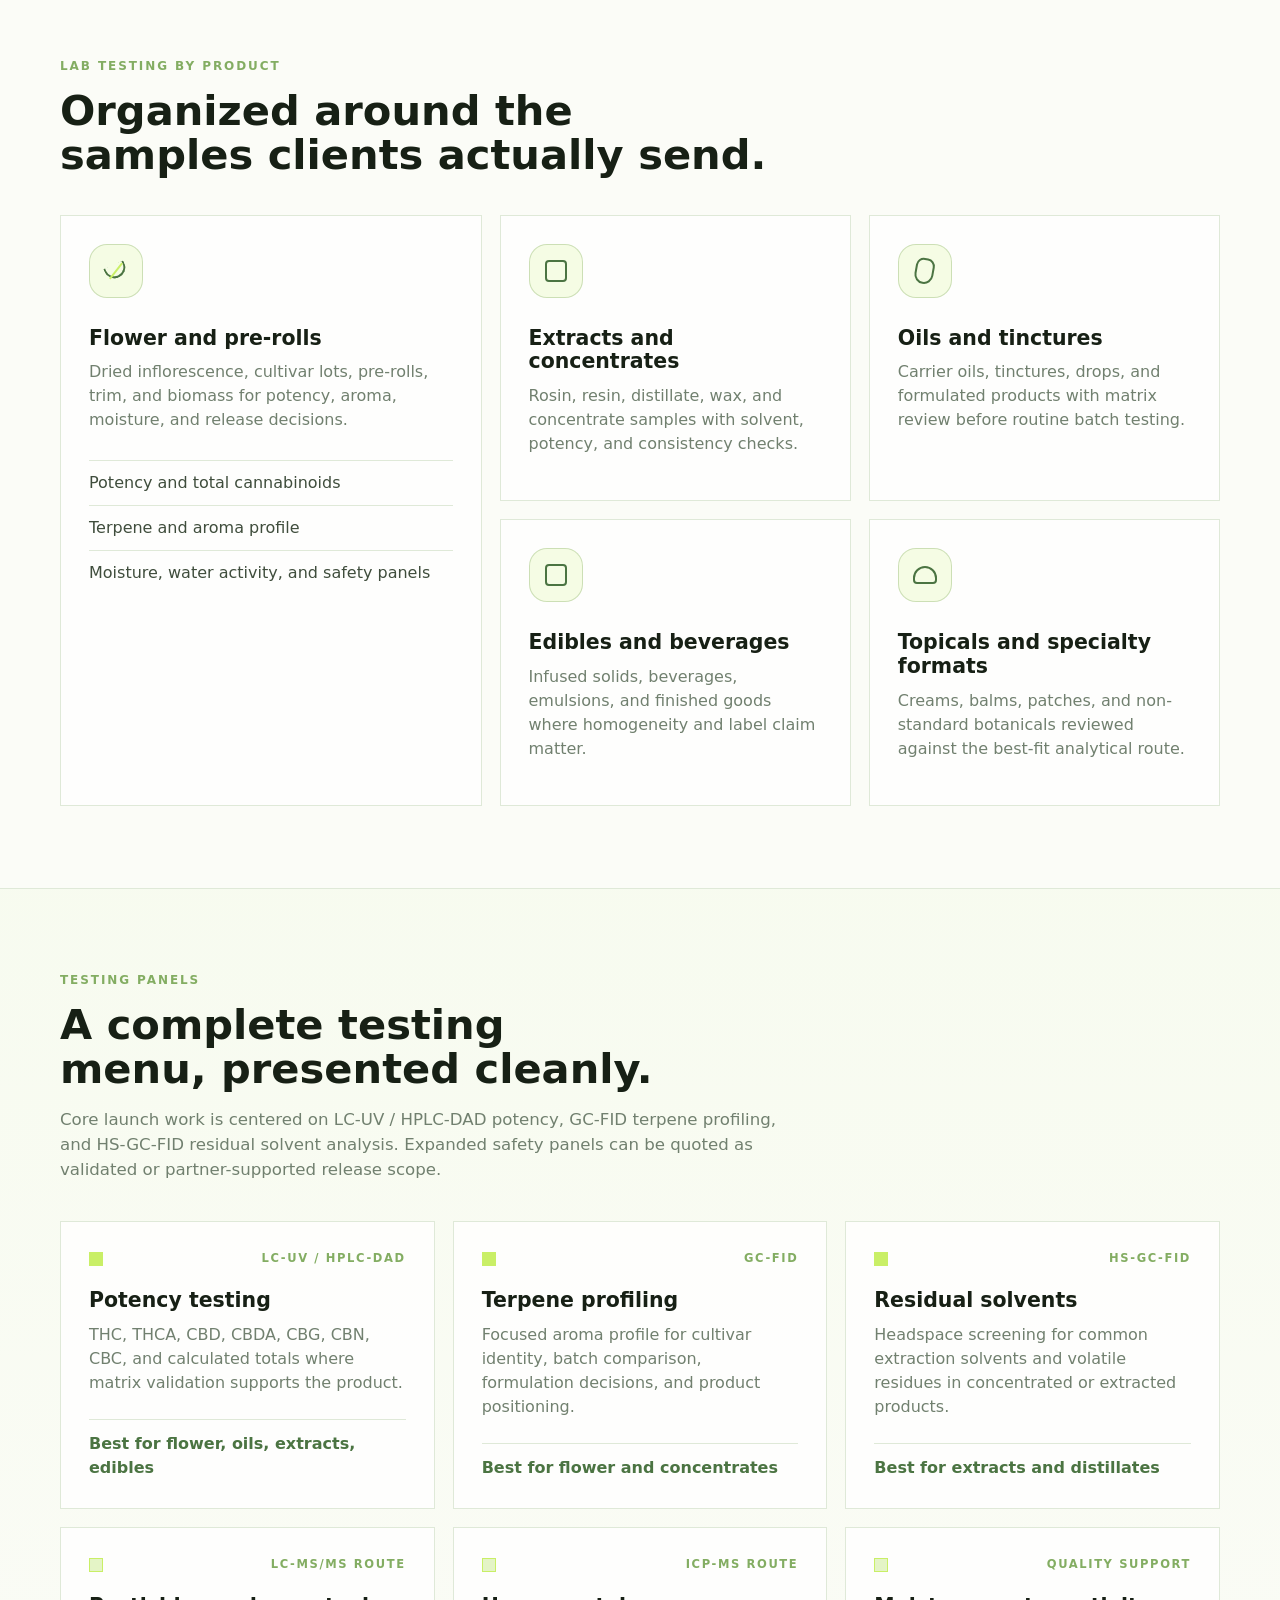
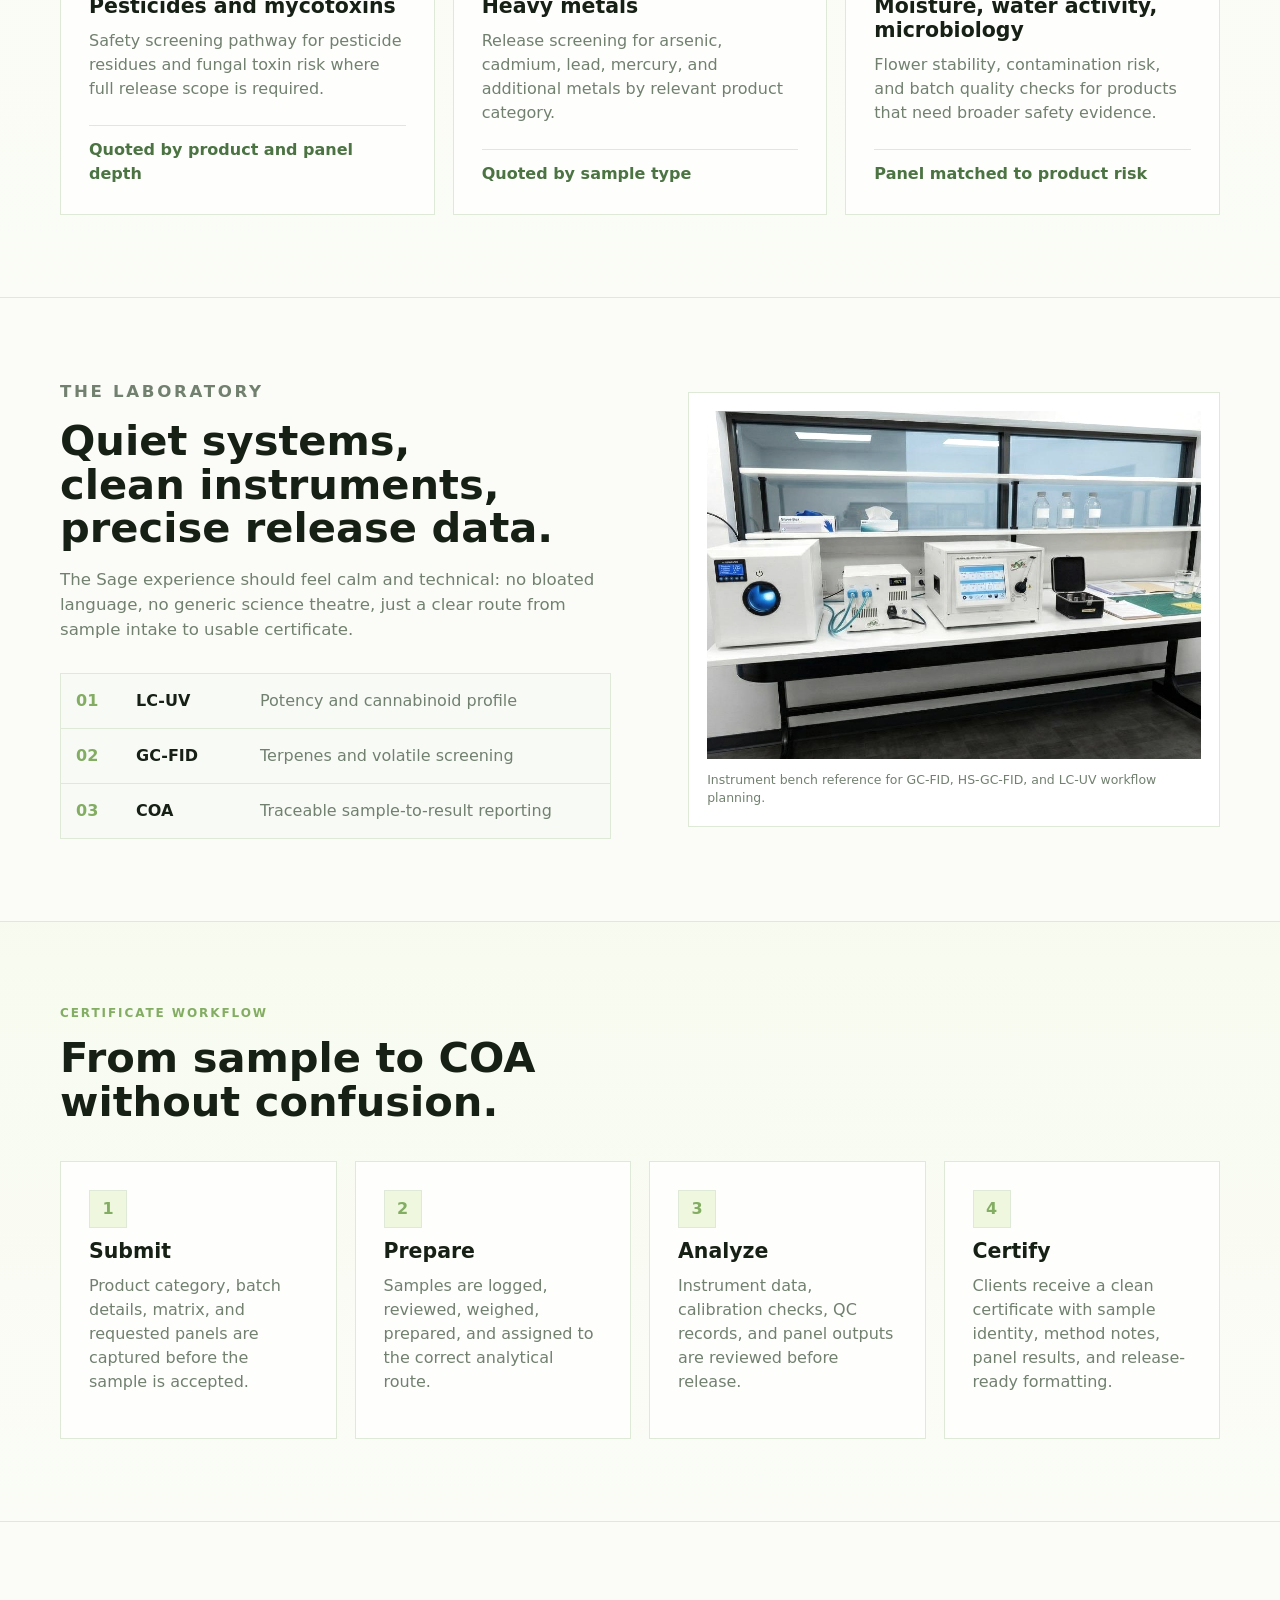
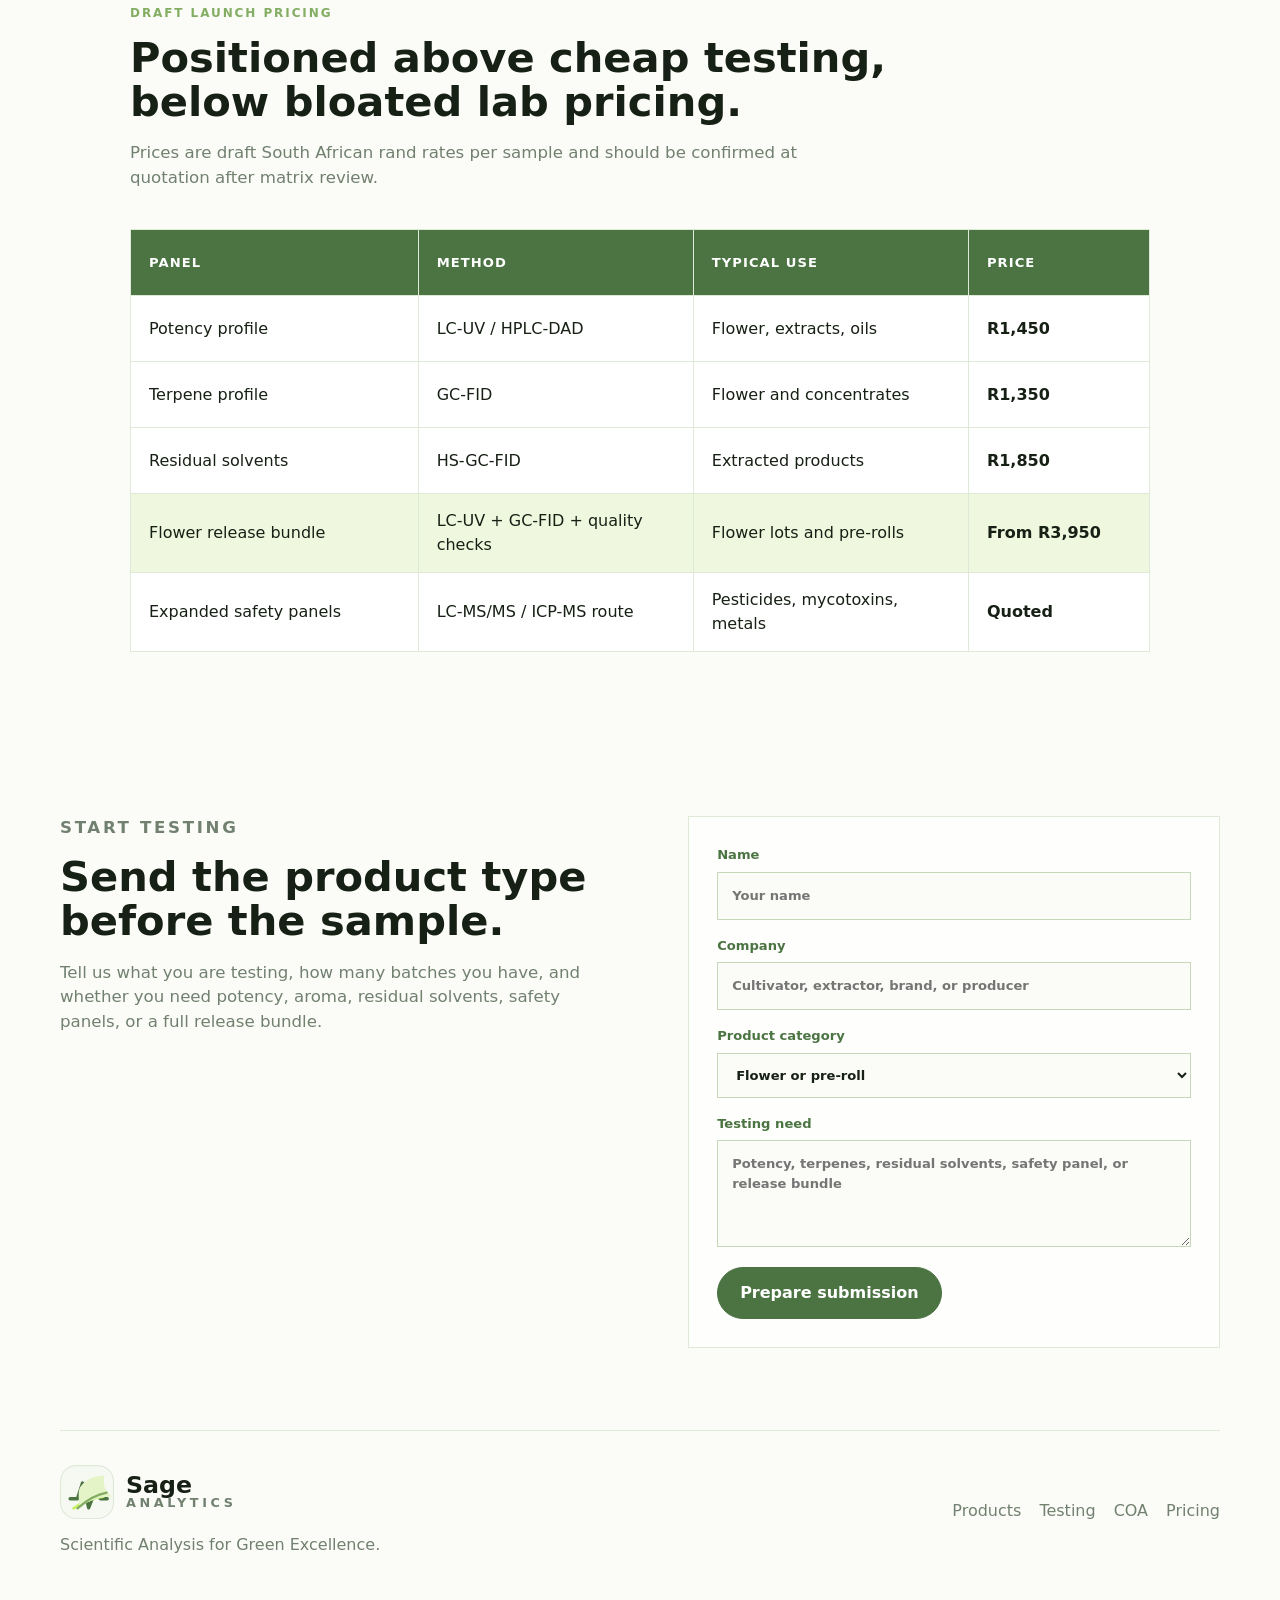
==== commit 1dd592bd: "Add files via upload" ====
--- a/docs/index.html
+++ b/docs/index.html
@@ -8,8 +8,8 @@
       name="description"
       content="Sage Analytics is a botanical and cannabis analytical testing laboratory focused on flower, extracts, oils, infused products, potency, terpene, residual solvent, and release testing."
     />
-    <link rel="preload" href="assets/labref2.png?v=acs-fresh-v22" as="image" />
-    <link rel="stylesheet" href="styles.css?v=acs-fresh-v22" />
+    <link rel="preload" href="assets/labref2.png?v=acs-flip-v24" as="image" />
+    <link rel="stylesheet" href="styles.css?v=acs-flip-v24" />
   </head>
   <body>
     <header class="site-header">
@@ -98,12 +98,12 @@
             Sage Analytics is built for cultivators, extractors, and product makers who need clean potency, aroma, solvent, safety, and certificate data without the noise.
           </p>
           <div class="hero-actions">
-            <a class="button button--solid" href="#panels">View testing menu</a>
+            <a class="button button--solid" href="#routes">View testing routes</a>
             <a class="button button--ghost" href="#products">Browse product types</a>
           </div>
         </div>
         <figure class="hero-visual">
-          <img src="assets/labref2.png?v=acs-fresh-v22" alt="Botanical testing laboratory with analysts and analytical instruments" />
+          <img src="assets/labref2.png?v=acs-flip-v24" alt="Botanical testing laboratory with analysts and analytical instruments" />
           <figcaption>
             <span>Release stack</span>
             Potency, terpenes, solvents, safety panels, and clear COAs.
@@ -116,6 +116,99 @@
         <a href="#panels"><span>02</span><strong>LC-UV potency</strong><small>Cannabinoid profile</small></a>
         <a href="#panels"><span>03</span><strong>GC-FID aroma</strong><small>Terpenes and solvents</small></a>
         <a href="#coa"><span>04</span><strong>COA release</strong><small>Traceable reporting</small></a>
+      </section>
+
+      <section id="routes" class="section route-section">
+        <div class="section-kicker section-kicker--wide">
+          <p class="eyebrow">Testing routes</p>
+          <h2>Flip the route, keep the page clean.</h2>
+          <p>Each route keeps the front simple and reveals the release logic behind it. The links are ready for separate pages as the site grows.</p>
+        </div>
+        <div class="flip-grid" aria-label="Sage Analytics testing routes">
+          <article class="flip-card flip-card--featured">
+            <button class="flip-card__button" type="button" aria-pressed="false">
+              <span class="flip-card__inner">
+                <span class="flip-card__face flip-card__front">
+                  <span class="route-tag">Highlighted</span>
+                  <span class="product-icon product-icon--flower"></span>
+                  <strong>Flower and pre-roll release</strong>
+                  <small>Potency, aroma, moisture, water activity, and COA-ready results for dried flower lots.</small>
+                  <span class="flip-hint">Click to view route</span>
+                </span>
+                <span class="flip-card__face flip-card__back">
+                  <span class="route-tag">Primary workflow</span>
+                  <strong>LC-UV potency + GC-FID aroma</strong>
+                  <small>Batch identity, cannabinoid profile, cultivar aroma, and optional safety panels for release decisions.</small>
+                  <span class="flip-hint">Click to return</span>
+                </span>
+              </span>
+            </button>
+            <a class="flip-card__link" href="flower-testing.html">Open flower page</a>
+          </article>
+
+          <article class="flip-card">
+            <button class="flip-card__button" type="button" aria-pressed="false">
+              <span class="flip-card__inner">
+                <span class="flip-card__face flip-card__front">
+                  <span class="route-tag">Core launch</span>
+                  <span class="product-icon product-icon--extract"></span>
+                  <strong>Extracts and concentrates</strong>
+                  <small>Rosin, resin, distillate, wax, and concentrate samples for potency and solvent release.</small>
+                  <span class="flip-hint">Click to view route</span>
+                </span>
+                <span class="flip-card__face flip-card__back">
+                  <span class="route-tag">Instrument route</span>
+                  <strong>HS-GC-FID solvents + LC-UV potency</strong>
+                  <small>Residual solvent screening, cannabinoid strength, and batch comparison for extracted products.</small>
+                  <span class="flip-hint">Click to return</span>
+                </span>
+              </span>
+            </button>
+            <a class="flip-card__link" href="extract-testing.html">Open extract page</a>
+          </article>
+
+          <article class="flip-card">
+            <button class="flip-card__button" type="button" aria-pressed="false">
+              <span class="flip-card__inner">
+                <span class="flip-card__face flip-card__front">
+                  <span class="route-tag">Product formats</span>
+                  <span class="product-icon product-icon--oil"></span>
+                  <strong>Oils and finished goods</strong>
+                  <small>Oils, tinctures, edibles, beverages, and specialty botanical formulations.</small>
+                  <span class="flip-hint">Click to view route</span>
+                </span>
+                <span class="flip-card__face flip-card__back">
+                  <span class="route-tag">Matrix review</span>
+                  <strong>Best-fit potency and quality checks</strong>
+                  <small>Sample preparation and method review before routine testing, especially for complex finished products.</small>
+                  <span class="flip-hint">Click to return</span>
+                </span>
+              </span>
+            </button>
+            <a class="flip-card__link" href="finished-product-testing.html">Open product page</a>
+          </article>
+
+          <article class="flip-card">
+            <button class="flip-card__button" type="button" aria-pressed="false">
+              <span class="flip-card__inner">
+                <span class="flip-card__face flip-card__front">
+                  <span class="route-tag">Full release</span>
+                  <span class="product-icon product-icon--topical"></span>
+                  <strong>Safety panels</strong>
+                  <small>Pesticides, mycotoxins, heavy metals, microbiology, and stability support where required.</small>
+                  <span class="flip-hint">Click to view route</span>
+                </span>
+                <span class="flip-card__face flip-card__back">
+                  <span class="route-tag">Expanded scope</span>
+                  <strong>LC-MS/MS + ICP-MS routes</strong>
+                  <small>LC-MS/MS for pesticides and mycotoxins, ICP-MS for heavy metals, with panel depth quoted by product.</small>
+                  <span class="flip-hint">Click to return</span>
+                </span>
+              </span>
+            </button>
+            <a class="flip-card__link" href="safety-panels.html">Open safety page</a>
+          </article>
+        </div>
       </section>
 
       <section id="products" class="section product-section">
@@ -217,7 +310,7 @@
           </div>
         </div>
         <figure class="lab-image">
-          <img src="assets/nira-lab-bench.jpeg?v=acs-fresh-v22" alt="Clean laboratory bench with analytical instruments" />
+          <img src="assets/nira-lab-bench.jpeg?v=acs-flip-v24" alt="Clean laboratory bench with analytical instruments" />
           <figcaption>Instrument bench reference for GC-FID, HS-GC-FID, and LC-UV workflow planning.</figcaption>
         </figure>
       </section>
@@ -329,6 +422,16 @@
           });
         });
       });
+
+      document.querySelectorAll(".flip-card").forEach((card) => {
+        const button = card.querySelector(".flip-card__button");
+        if (!button) return;
+
+        button.addEventListener("click", () => {
+          const open = card.classList.toggle("is-flipped");
+          button.setAttribute("aria-pressed", String(open));
+        });
+      });
     </script>
   </body>
 </html>
--- a/docs/styles.css
+++ b/docs/styles.css
@@ -578,6 +578,137 @@
   border-bottom: 1px solid var(--line);
 }
 
+.route-section {
+  padding-top: 72px;
+}
+
+.flip-grid {
+  display: grid;
+  grid-template-columns: repeat(4, minmax(0, 1fr));
+  gap: 18px;
+}
+
+.flip-card {
+  min-width: 0;
+}
+
+.flip-card__button {
+  display: block;
+  width: 100%;
+  min-height: 322px;
+  padding: 0;
+  appearance: none;
+  background: transparent;
+  border: 0;
+  color: inherit;
+  cursor: pointer;
+  perspective: 1200px;
+  text-align: left;
+}
+
+.flip-card__inner {
+  position: relative;
+  display: block;
+  min-height: 322px;
+  transform-style: preserve-3d;
+  transition: transform 940ms cubic-bezier(0.19, 0.72, 0.2, 1);
+}
+
+.flip-card.is-flipped .flip-card__inner {
+  transform: rotateY(180deg);
+}
+
+.flip-card__face {
+  position: absolute;
+  inset: 0;
+  display: flex;
+  flex-direction: column;
+  gap: 16px;
+  overflow: hidden;
+  padding: 26px;
+  background: rgba(255, 255, 255, 0.86);
+  border: 1px solid var(--line);
+  border-radius: 8px;
+  backface-visibility: hidden;
+  box-shadow: 0 16px 45px rgba(34, 48, 27, 0.06);
+}
+
+.flip-card__back {
+  background: linear-gradient(180deg, rgba(247, 251, 239, 0.96), rgba(255, 255, 255, 0.9));
+  border-color: var(--line-strong);
+  transform: rotateY(180deg);
+}
+
+.flip-card--featured .flip-card__front {
+  background: linear-gradient(180deg, rgba(239, 248, 223, 0.92), rgba(255, 255, 255, 0.9));
+  border-color: var(--line-strong);
+}
+
+.flip-card__button:focus-visible .flip-card__face {
+  outline: 2px solid rgba(131, 173, 98, 0.38);
+  outline-offset: 2px;
+}
+
+.flip-card__button:focus {
+  outline: none;
+}
+
+.flip-card__button:hover .flip-card__face {
+  border-color: var(--line-strong);
+}
+
+.route-tag,
+.flip-hint {
+  display: inline-flex;
+  width: fit-content;
+  align-items: center;
+  color: var(--sage);
+  font-size: 0.68rem;
+  font-weight: 840;
+  letter-spacing: 0.13em;
+  text-transform: uppercase;
+}
+
+.flip-card strong {
+  display: block;
+  font-size: clamp(1.12rem, 1.35vw, 1.34rem);
+  line-height: 1.14;
+}
+
+.flip-card small {
+  display: block;
+  color: var(--muted);
+  font-size: 0.94rem;
+  line-height: 1.52;
+}
+
+.flip-hint {
+  margin-top: auto;
+  border-top: 1px solid var(--line);
+  padding-top: 14px;
+  color: var(--deep);
+}
+
+.flip-card__link {
+  display: flex;
+  min-height: 44px;
+  align-items: center;
+  justify-content: space-between;
+  gap: 12px;
+  margin-top: 12px;
+  padding: 0 4px;
+  color: var(--deep);
+  font-size: 0.9rem;
+  font-weight: 780;
+}
+
+.flip-card__link::after {
+  content: "";
+  width: 24px;
+  height: 1px;
+  background: currentColor;
+}
+
 .product-grid,
 .panel-grid,
 .workflow-grid {
@@ -828,6 +959,89 @@
   margin-top: 4px;
 }
 
+.subpage-main {
+  padding-bottom: 36px;
+}
+
+.subpage-main .section + .section {
+  padding-top: 28px;
+}
+
+.subpage-hero {
+  display: grid;
+  grid-template-columns: minmax(0, 0.92fr) minmax(320px, 0.68fr);
+  gap: clamp(34px, 5vw, 66px);
+  align-items: end;
+  padding-top: 62px;
+}
+
+.subpage-hero p:not(.eyebrow) {
+  max-width: 720px;
+  color: var(--muted);
+  font-size: 1.05rem;
+}
+
+.subpage-panel {
+  border: 1px solid var(--line);
+  background: rgba(255, 255, 255, 0.82);
+  padding: 26px;
+}
+
+.subpage-panel strong,
+.detail-card strong {
+  display: block;
+  margin-bottom: 10px;
+  color: var(--deep);
+}
+
+.subpage-panel p,
+.detail-card p {
+  color: var(--muted);
+}
+
+.detail-grid {
+  display: grid;
+  grid-template-columns: repeat(3, minmax(0, 1fr));
+  gap: 18px;
+}
+
+.detail-card {
+  min-height: 218px;
+  border: 1px solid var(--line);
+  background: rgba(255, 255, 255, 0.82);
+  padding: 26px;
+}
+
+.detail-list {
+  display: grid;
+  gap: 12px;
+  margin: 0;
+  padding: 0;
+  list-style: none;
+}
+
+.detail-list li {
+  border-top: 1px solid var(--line);
+  padding-top: 12px;
+  color: var(--text);
+}
+
+.back-link {
+  display: inline-flex;
+  align-items: center;
+  gap: 10px;
+  margin-top: 26px;
+  color: var(--deep);
+  font-weight: 780;
+}
+
+.back-link::before {
+  content: "";
+  width: 24px;
+  height: 1px;
+  background: currentColor;
+}
+
 .site-footer {
   display: flex;
   align-items: center;
@@ -883,8 +1097,14 @@
   .product-grid,
   .panel-grid,
   .workflow-grid,
+  .flip-grid,
   .quick-menu {
     grid-template-columns: repeat(2, minmax(0, 1fr));
+  }
+
+  .subpage-hero,
+  .detail-grid {
+    grid-template-columns: 1fr;
   }
 
   .product-card--feature {
@@ -959,8 +1179,14 @@
   .product-grid,
   .panel-grid,
   .workflow-grid,
+  .flip-grid,
   .quick-menu {
     grid-template-columns: 1fr;
+  }
+
+  .flip-card__button,
+  .flip-card__inner {
+    min-height: 294px;
   }
 
   .quick-menu a {
@@ -981,3 +1207,9 @@
     flex-direction: column;
   }
 }
+
+@media (prefers-reduced-motion: reduce) {
+  .flip-card__inner {
+    transition: none;
+  }
+}
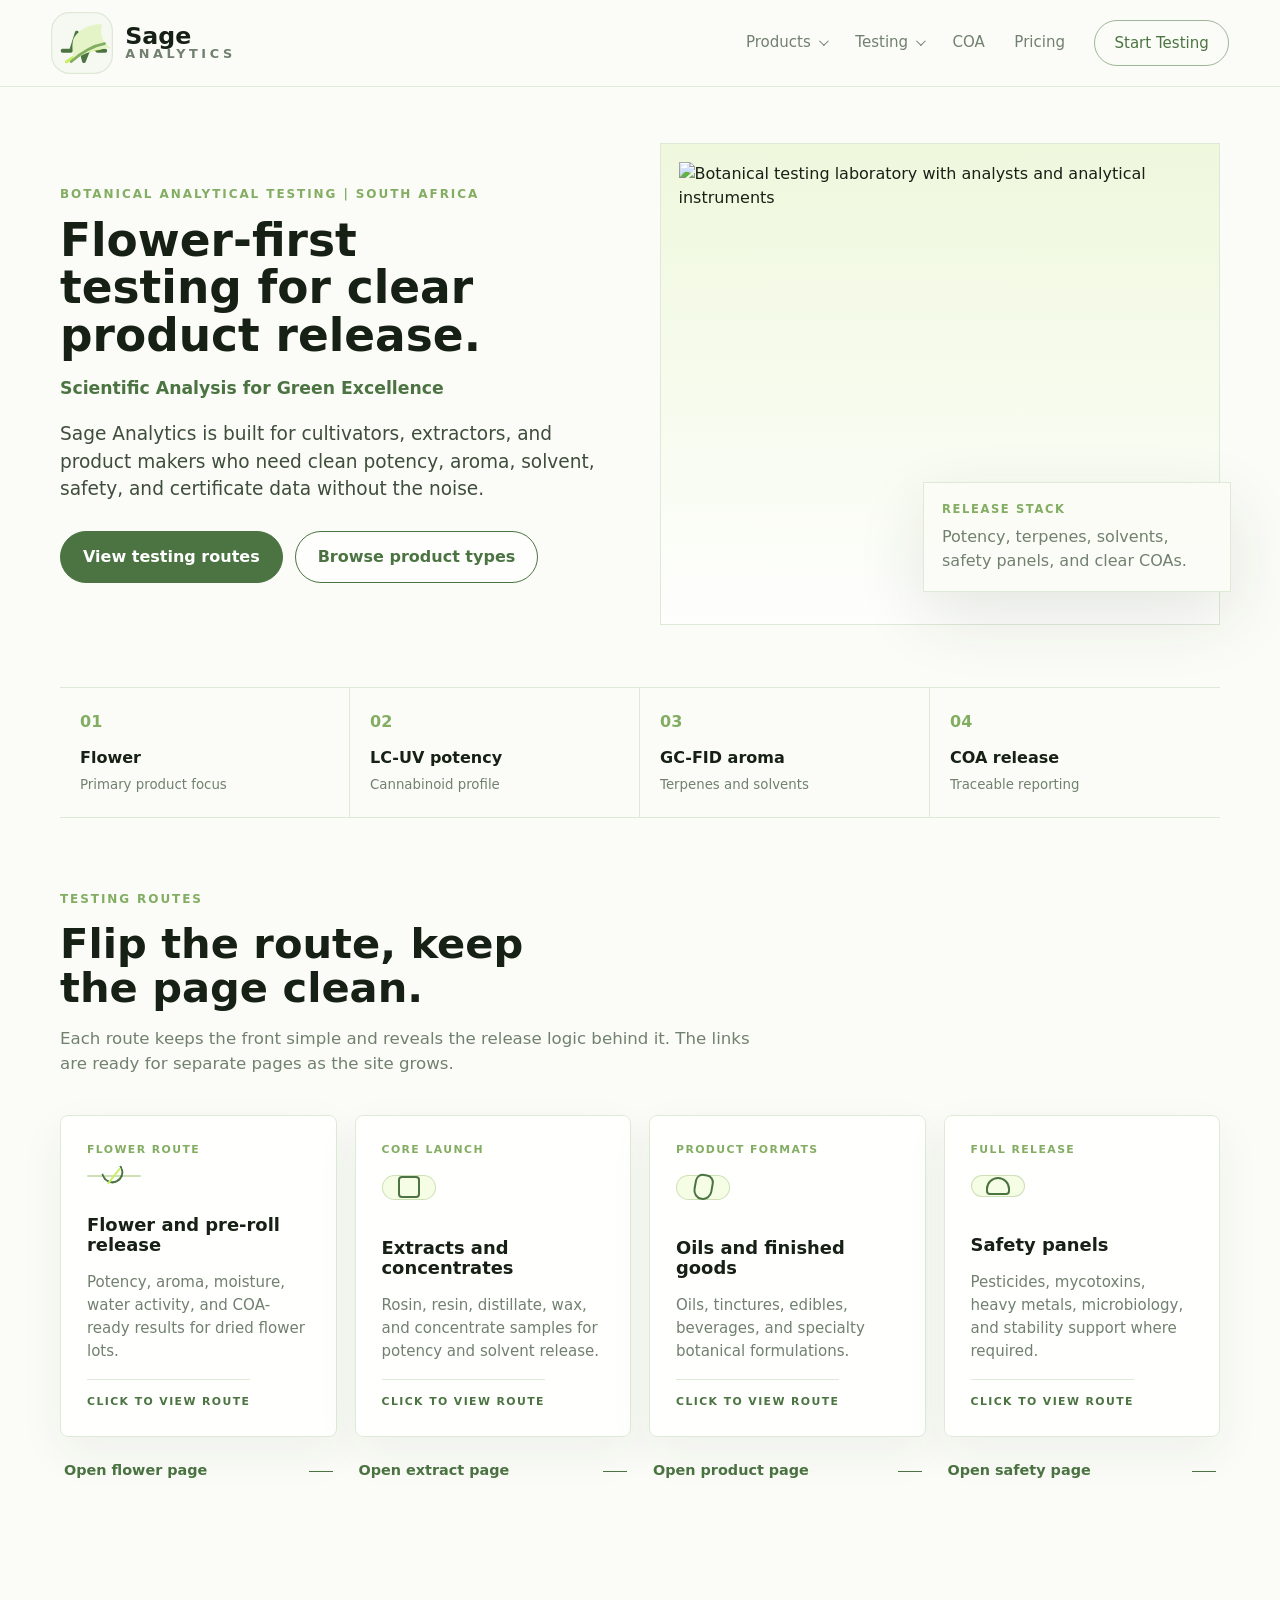
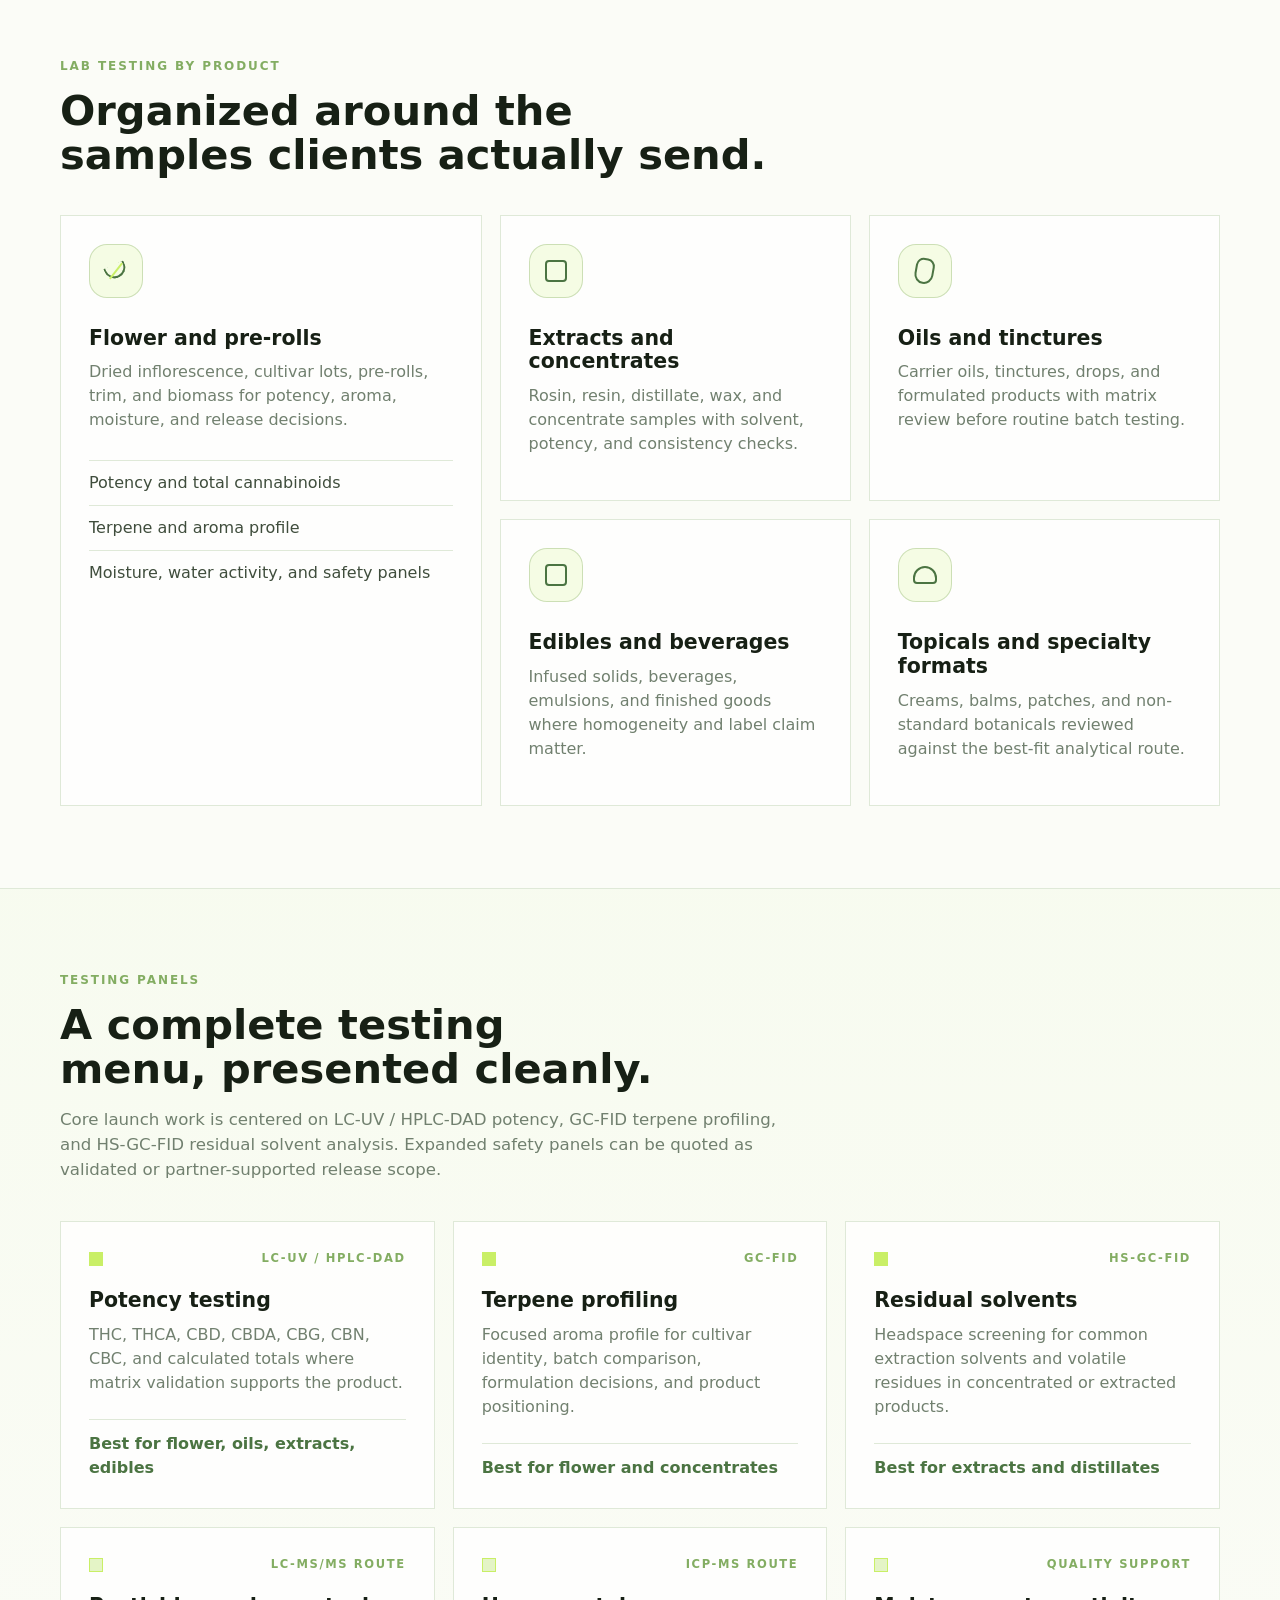
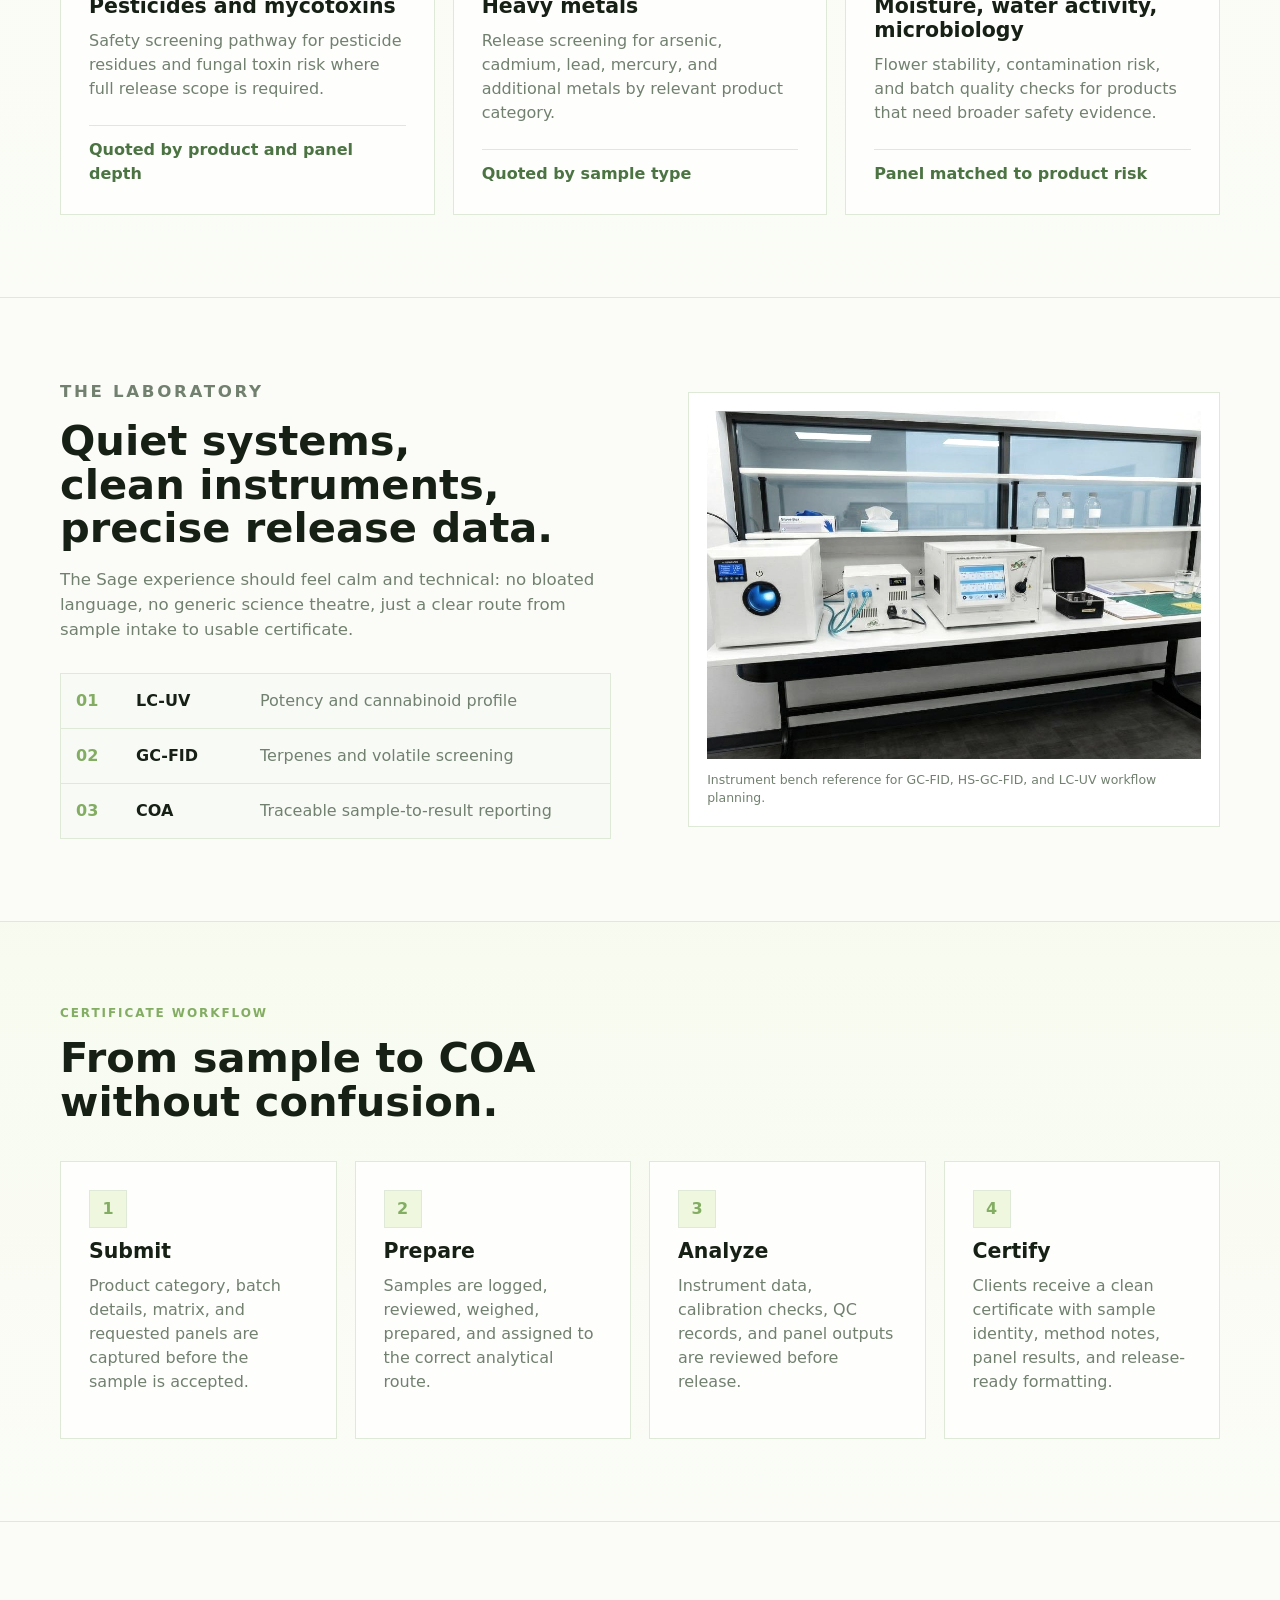
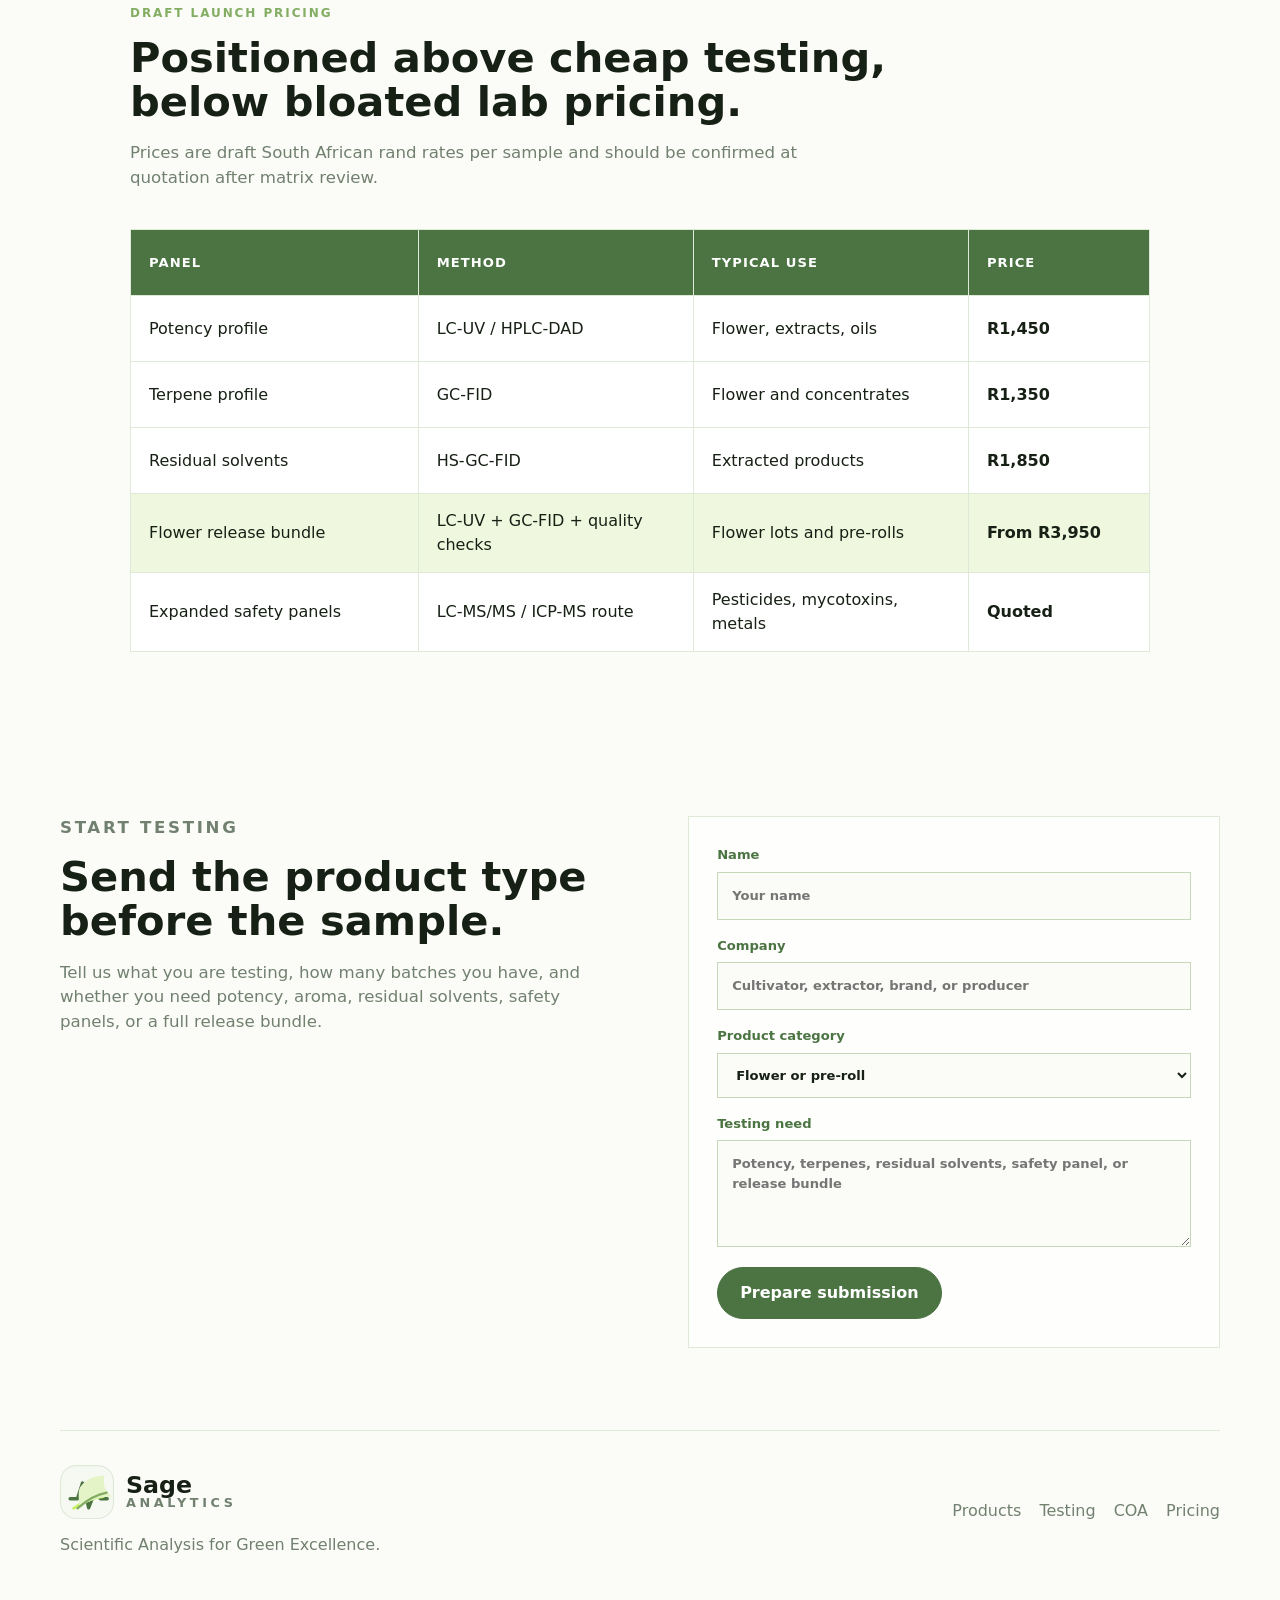
==== commit 2d1e3bcf: "Add files via upload" ====
--- a/docs/index.html
+++ b/docs/index.html
@@ -8,8 +8,8 @@
       name="description"
       content="Sage Analytics is a botanical and cannabis analytical testing laboratory focused on flower, extracts, oils, infused products, potency, terpene, residual solvent, and release testing."
     />
-    <link rel="preload" href="assets/labref2.png?v=acs-flip-v24" as="image" />
-    <link rel="stylesheet" href="styles.css?v=acs-flip-v24" />
+    <link rel="preload" href="assets/labref2.png?v=route-hover-v26" as="image" />
+    <link rel="stylesheet" href="styles.css?v=route-hover-v26" />
   </head>
   <body>
     <header class="site-header">
@@ -103,7 +103,7 @@
           </div>
         </div>
         <figure class="hero-visual">
-          <img src="assets/labref2.png?v=acs-flip-v24" alt="Botanical testing laboratory with analysts and analytical instruments" />
+          <img src="assets/labref2.png?v=route-hover-v26" alt="Botanical testing laboratory with analysts and analytical instruments" />
           <figcaption>
             <span>Release stack</span>
             Potency, terpenes, solvents, safety panels, and clear COAs.
@@ -125,11 +125,11 @@
           <p>Each route keeps the front simple and reveals the release logic behind it. The links are ready for separate pages as the site grows.</p>
         </div>
         <div class="flip-grid" aria-label="Sage Analytics testing routes">
-          <article class="flip-card flip-card--featured">
+          <article class="flip-card">
             <button class="flip-card__button" type="button" aria-pressed="false">
               <span class="flip-card__inner">
                 <span class="flip-card__face flip-card__front">
-                  <span class="route-tag">Highlighted</span>
+                  <span class="route-tag">Flower route</span>
                   <span class="product-icon product-icon--flower"></span>
                   <strong>Flower and pre-roll release</strong>
                   <small>Potency, aroma, moisture, water activity, and COA-ready results for dried flower lots.</small>
@@ -310,7 +310,7 @@
           </div>
         </div>
         <figure class="lab-image">
-          <img src="assets/nira-lab-bench.jpeg?v=acs-flip-v24" alt="Clean laboratory bench with analytical instruments" />
+          <img src="assets/nira-lab-bench.jpeg?v=route-hover-v26" alt="Clean laboratory bench with analytical instruments" />
           <figcaption>Instrument bench reference for GC-FID, HS-GC-FID, and LC-UV workflow planning.</figcaption>
         </figure>
       </section>
--- a/docs/styles.css
+++ b/docs/styles.css
@@ -604,6 +604,7 @@
   cursor: pointer;
   perspective: 1200px;
   text-align: left;
+  transition: transform 220ms ease;
 }
 
 .flip-card__inner {
@@ -634,14 +635,21 @@
 }
 
 .flip-card__back {
-  background: linear-gradient(180deg, rgba(247, 251, 239, 0.96), rgba(255, 255, 255, 0.9));
-  border-color: var(--line-strong);
+  background: rgba(255, 255, 255, 0.86);
+  border-color: var(--line);
   transform: rotateY(180deg);
 }
 
-.flip-card--featured .flip-card__front {
-  background: linear-gradient(180deg, rgba(239, 248, 223, 0.92), rgba(255, 255, 255, 0.9));
-  border-color: var(--line-strong);
+.flip-card:hover .flip-card__button {
+  transform: translateY(-4px);
+}
+
+.flip-card:hover .flip-card__face {
+  background:
+    linear-gradient(135deg, rgba(228, 244, 198, 0.68), rgba(255, 255, 255, 0.96) 42%),
+    rgba(255, 255, 255, 0.96);
+  border-color: #b8d79d;
+  box-shadow: 0 22px 58px rgba(34, 48, 27, 0.14);
 }
 
 .flip-card__button:focus-visible .flip-card__face {
@@ -651,10 +659,6 @@
 
 .flip-card__button:focus {
   outline: none;
-}
-
-.flip-card__button:hover .flip-card__face {
-  border-color: var(--line-strong);
 }
 
 .route-tag,
@@ -735,6 +739,47 @@
   background: rgba(255, 255, 255, 0.82);
   border: 1px solid var(--line);
   padding: 28px;
+}
+
+.panel-card,
+.workflow-grid article {
+  position: relative;
+  overflow: hidden;
+  transition: transform 220ms ease, border-color 220ms ease, background 220ms ease, box-shadow 220ms ease;
+}
+
+.panel-card::before,
+.workflow-grid article::before {
+  content: "";
+  position: absolute;
+  inset: 0;
+  z-index: 0;
+  background:
+    linear-gradient(135deg, rgba(201, 239, 102, 0.2), rgba(255, 255, 255, 0) 54%),
+    linear-gradient(180deg, rgba(247, 251, 239, 0.92), rgba(255, 255, 255, 0.8));
+  opacity: 0;
+  transition: opacity 220ms ease;
+}
+
+.panel-card > *,
+.workflow-grid article > * {
+  position: relative;
+  z-index: 1;
+}
+
+.panel-card:hover,
+.workflow-grid article:hover {
+  transform: translateY(-4px);
+  background:
+    linear-gradient(135deg, rgba(228, 244, 198, 0.68), rgba(255, 255, 255, 0.96) 42%),
+    rgba(255, 255, 255, 0.96);
+  border-color: #b8d79d;
+  box-shadow: 0 22px 58px rgba(34, 48, 27, 0.14);
+}
+
+.panel-card:hover::before,
+.workflow-grid article:hover::before {
+  opacity: 1;
 }
 
 .product-card--feature {
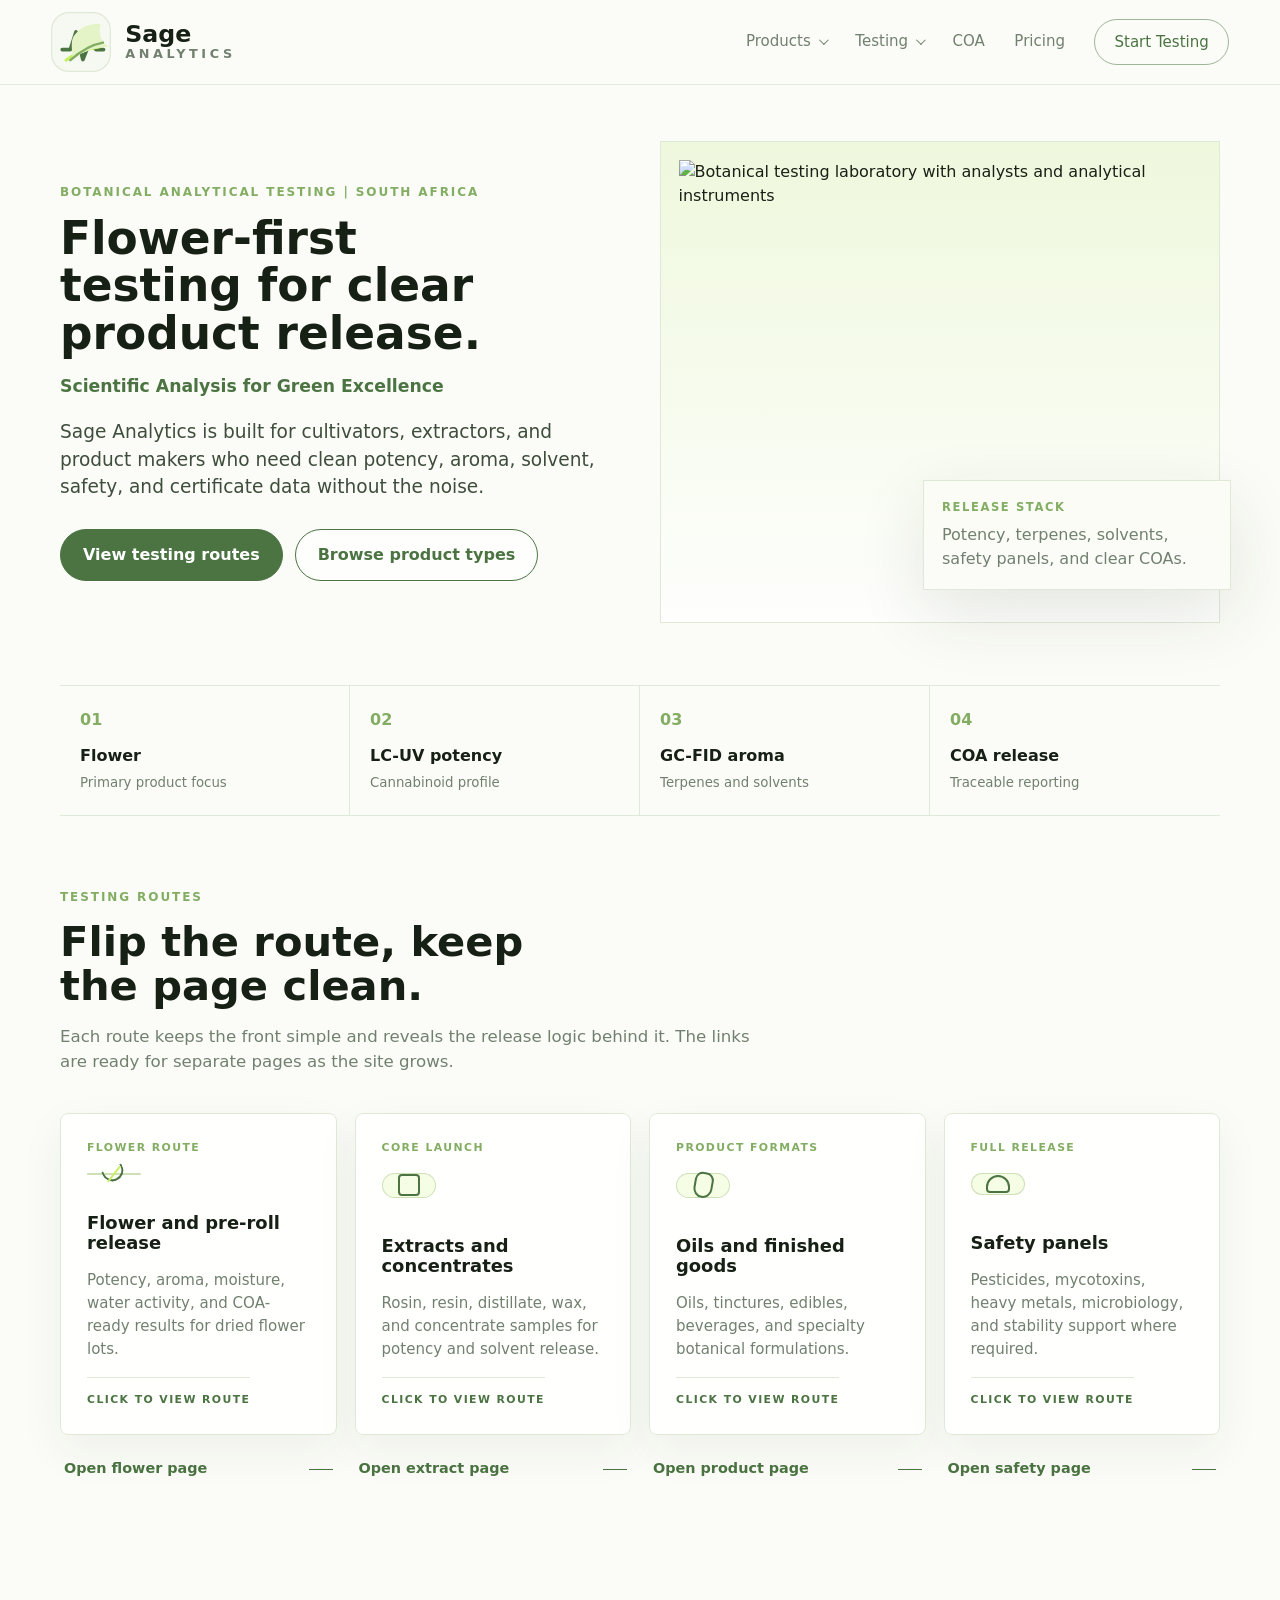
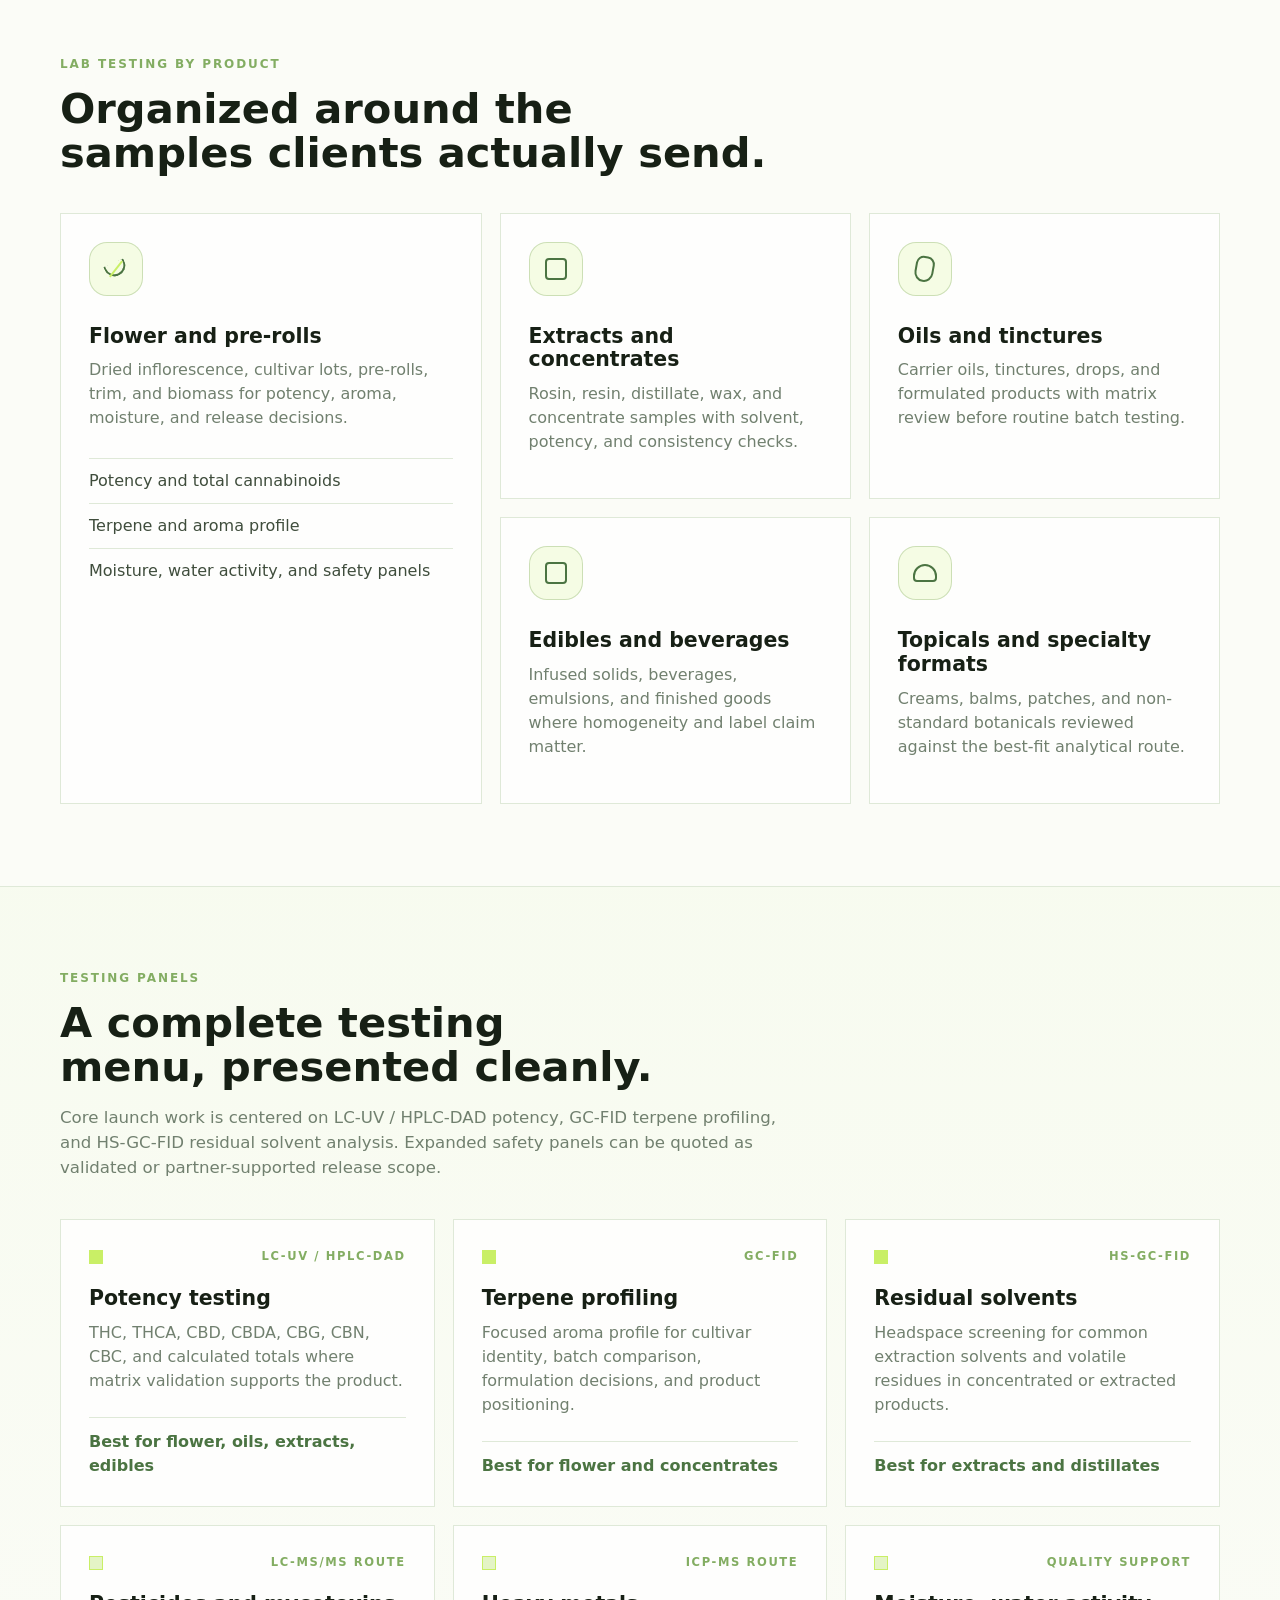
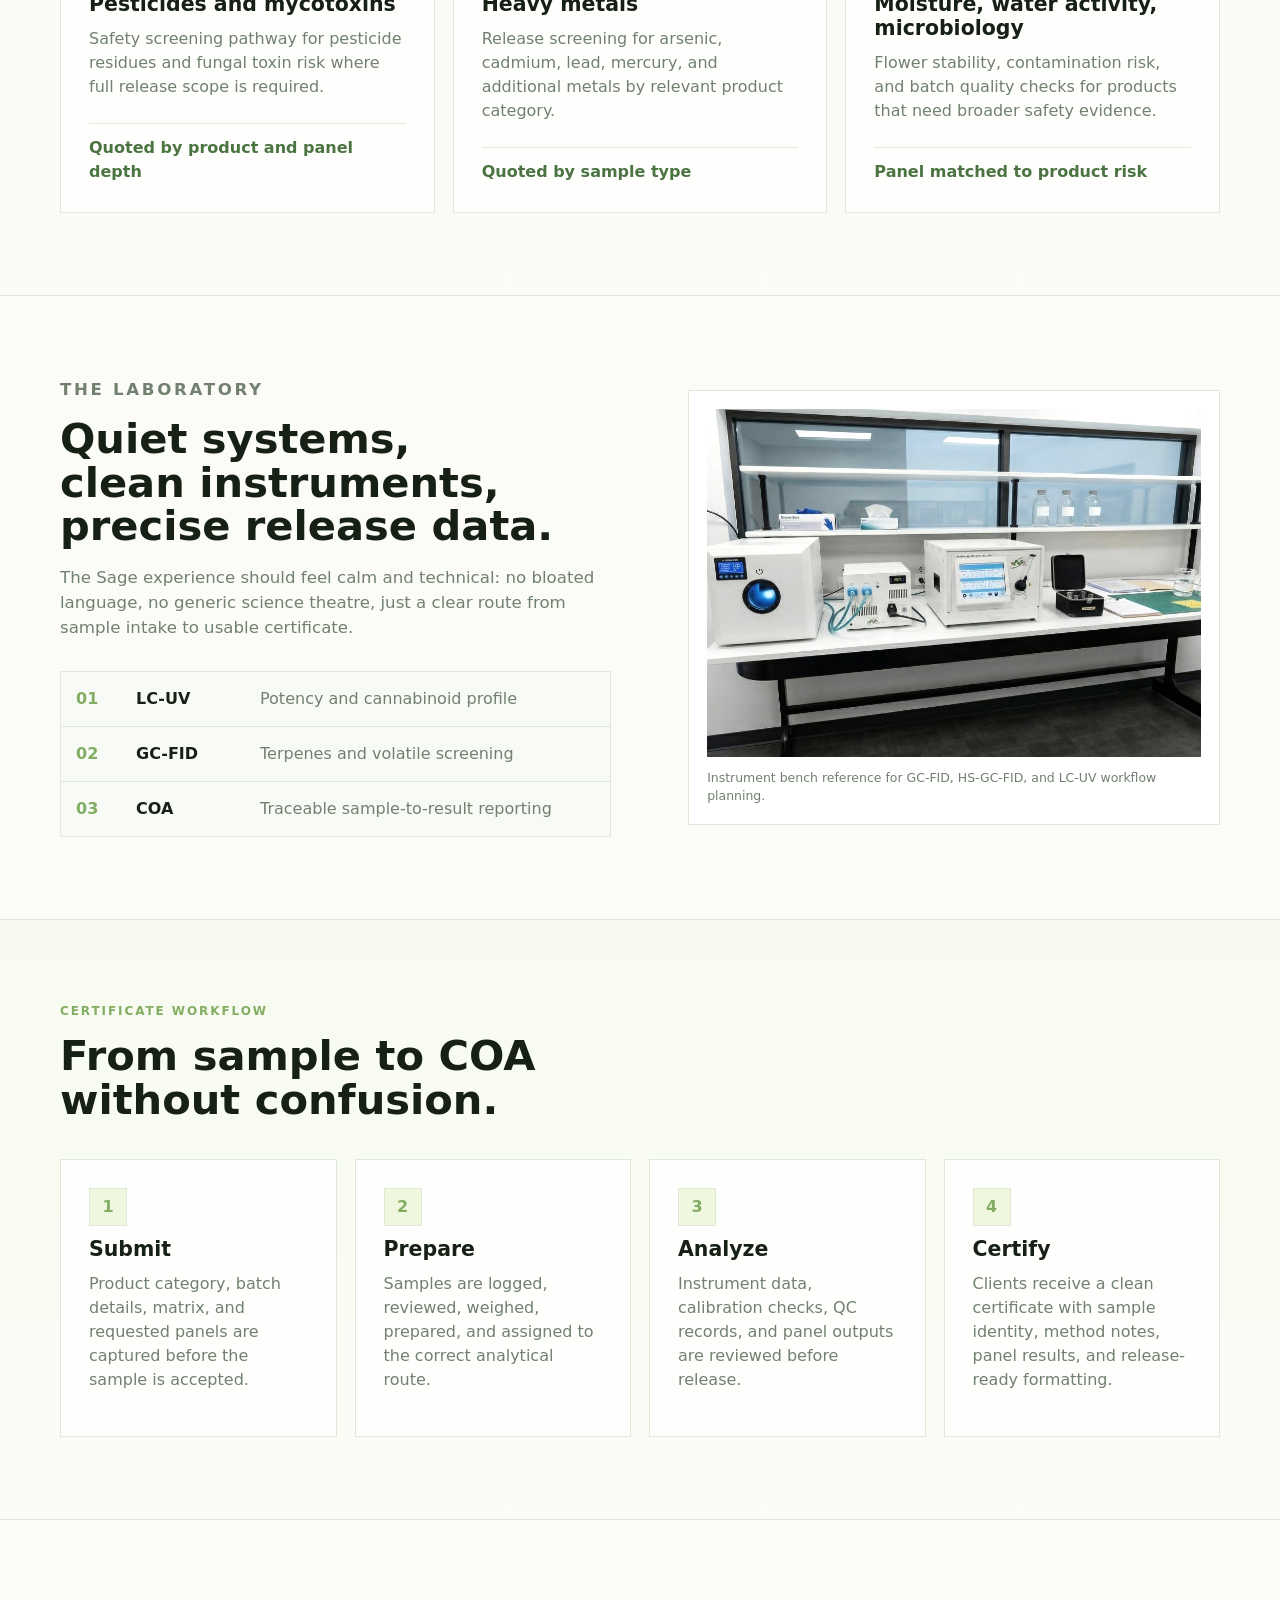
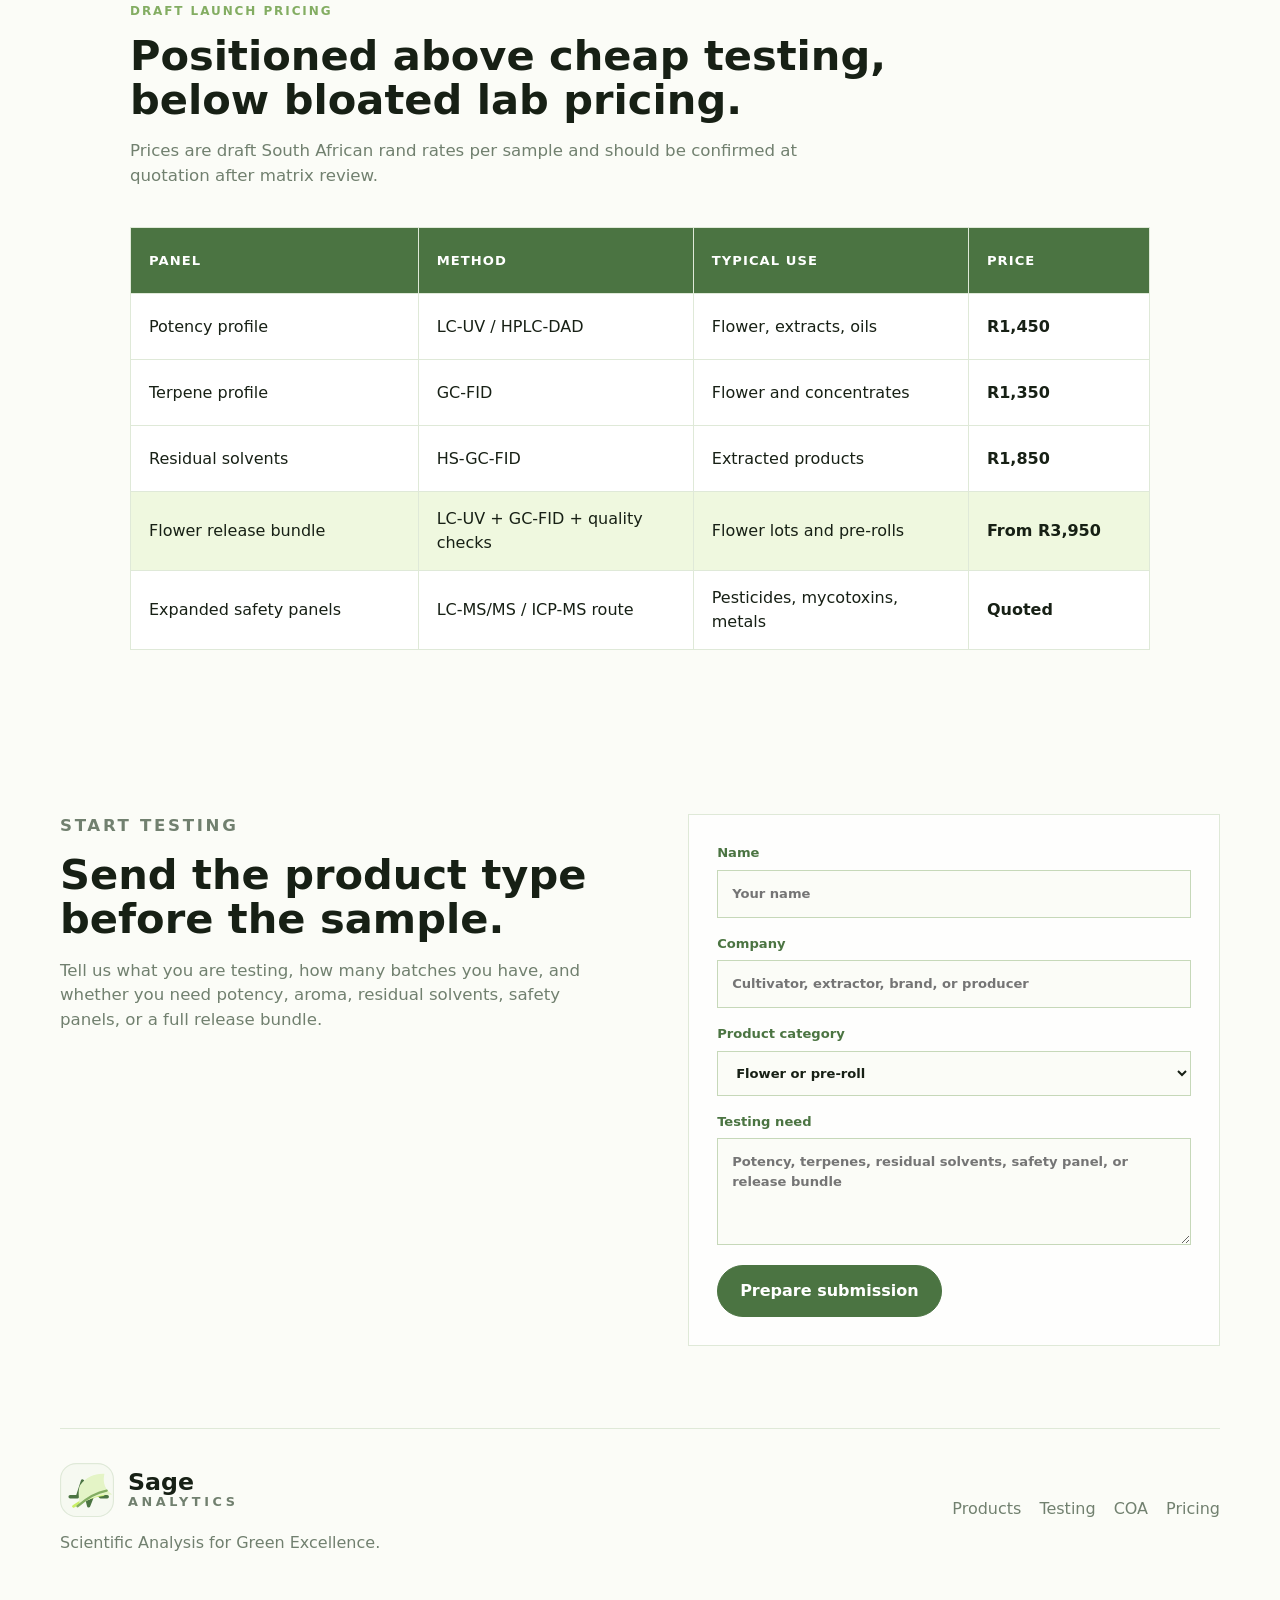
==== commit 0598fa4e: "Add files via upload" ====
--- a/docs/index.html
+++ b/docs/index.html
@@ -8,8 +8,8 @@
       name="description"
       content="Sage Analytics is a botanical and cannabis analytical testing laboratory focused on flower, extracts, oils, infused products, potency, terpene, residual solvent, and release testing."
     />
-    <link rel="preload" href="assets/labref2.png?v=route-hover-v26" as="image" />
-    <link rel="stylesheet" href="styles.css?v=route-hover-v26" />
+    <link rel="preload" href="assets/labref2.png?v=logo-spacing-v27" as="image" />
+    <link rel="stylesheet" href="styles.css?v=logo-spacing-v27" />
   </head>
   <body>
     <header class="site-header">
@@ -103,7 +103,7 @@
           </div>
         </div>
         <figure class="hero-visual">
-          <img src="assets/labref2.png?v=route-hover-v26" alt="Botanical testing laboratory with analysts and analytical instruments" />
+          <img src="assets/labref2.png?v=logo-spacing-v27" alt="Botanical testing laboratory with analysts and analytical instruments" />
           <figcaption>
             <span>Release stack</span>
             Potency, terpenes, solvents, safety panels, and clear COAs.
@@ -310,7 +310,7 @@
           </div>
         </div>
         <figure class="lab-image">
-          <img src="assets/nira-lab-bench.jpeg?v=route-hover-v26" alt="Clean laboratory bench with analytical instruments" />
+          <img src="assets/nira-lab-bench.jpeg?v=logo-spacing-v27" alt="Clean laboratory bench with analytical instruments" />
           <figcaption>Instrument bench reference for GC-FID, HS-GC-FID, and LC-UV workflow planning.</figcaption>
         </figure>
       </section>
--- a/docs/styles.css
+++ b/docs/styles.css
@@ -68,7 +68,7 @@
 .brand {
   display: inline-flex;
   align-items: center;
-  gap: 12px;
+  gap: 14px;
 }
 
 .brand--footer {
@@ -77,8 +77,8 @@
 
 .brand-mark {
   display: inline-flex;
-  width: 62px;
-  height: 62px;
+  width: 60px;
+  height: 60px;
   flex: 0 0 auto;
 }
 
@@ -126,6 +126,7 @@
 
 .brand-type {
   display: grid;
+  row-gap: 2px;
   line-height: 1;
 }
 
